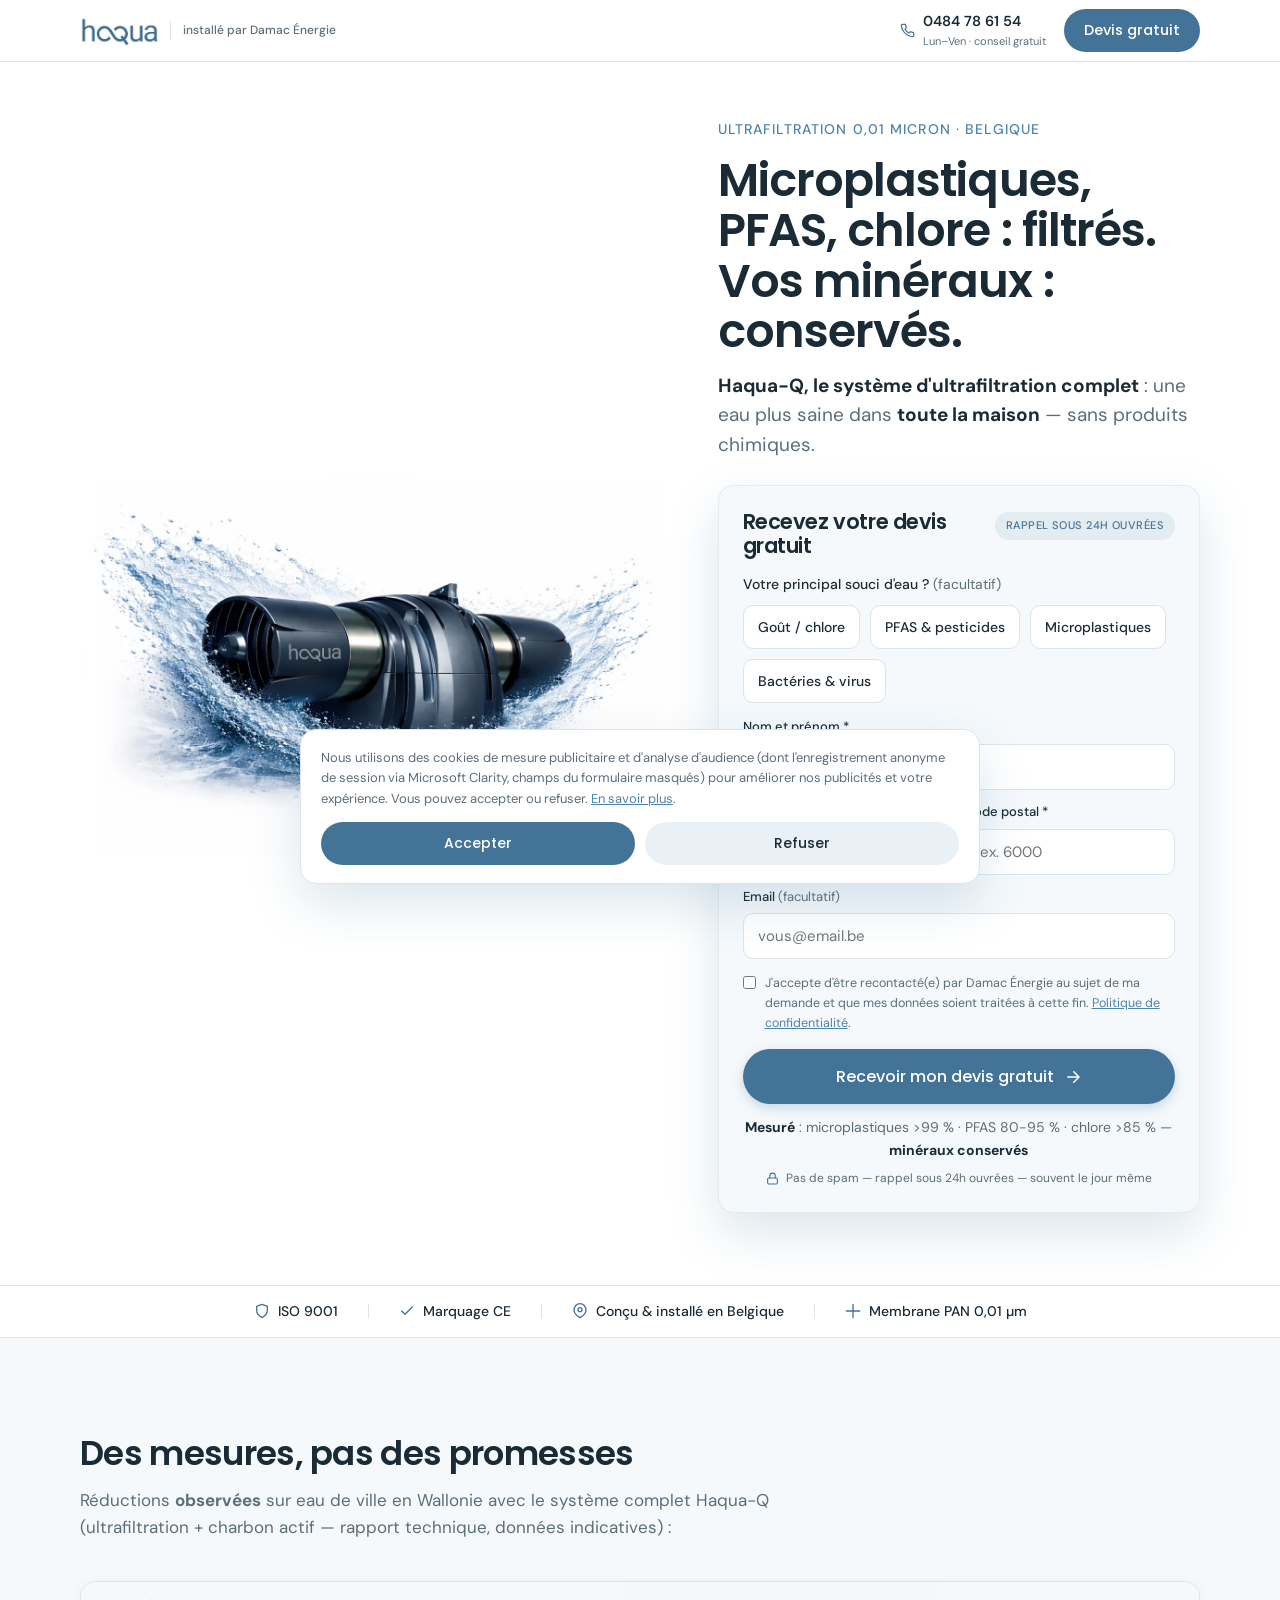
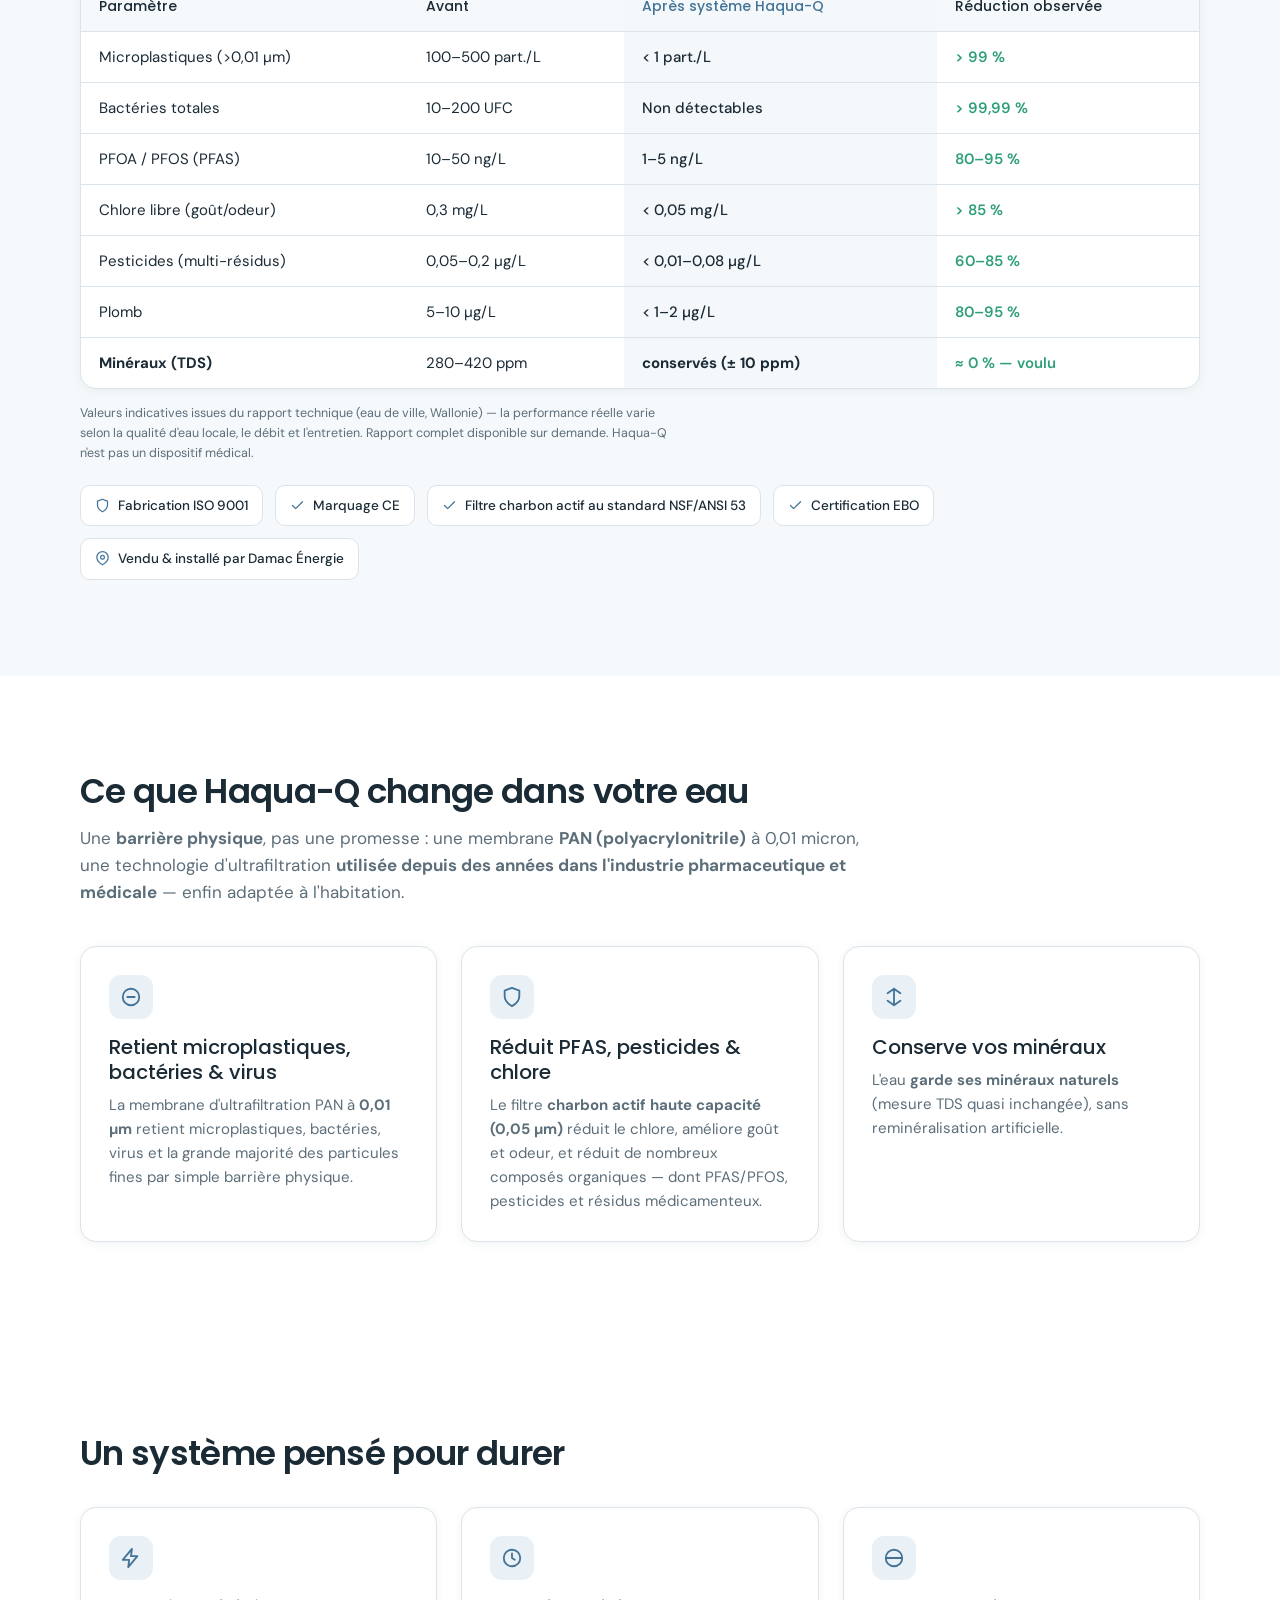
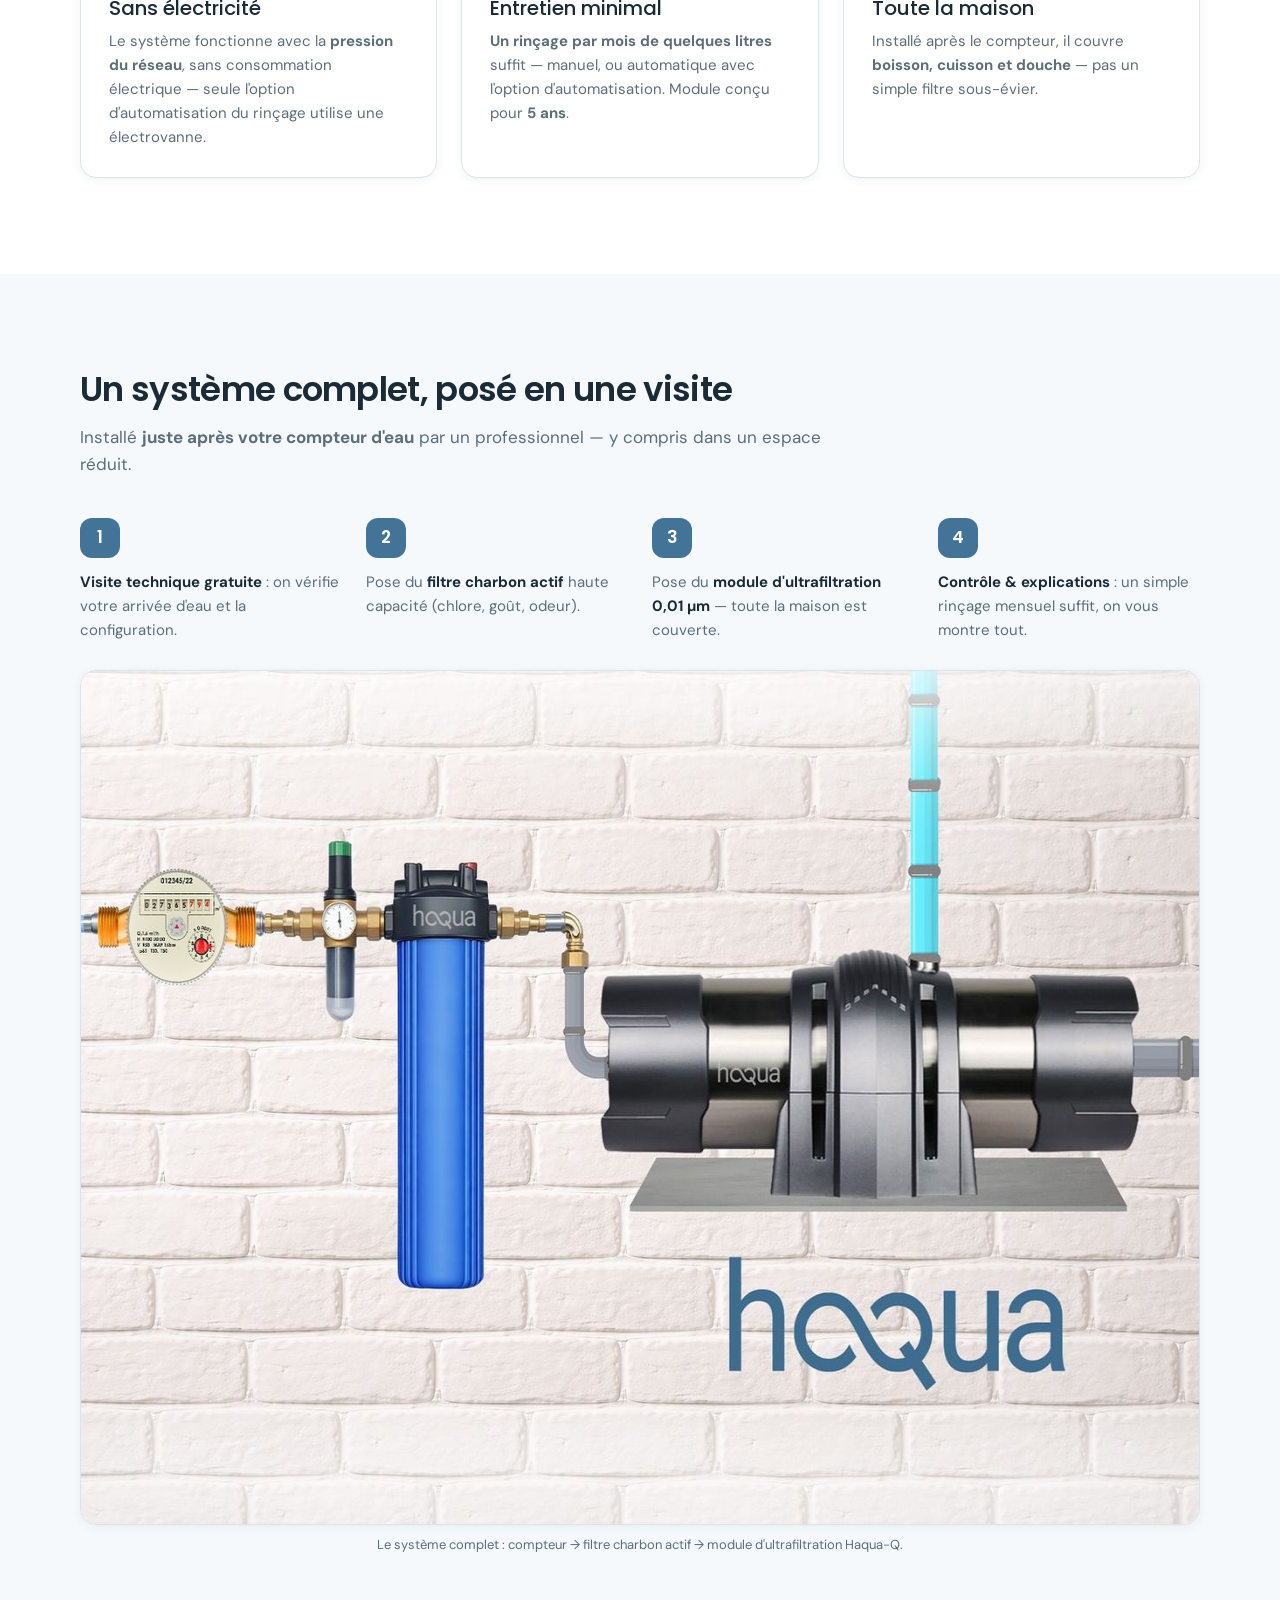
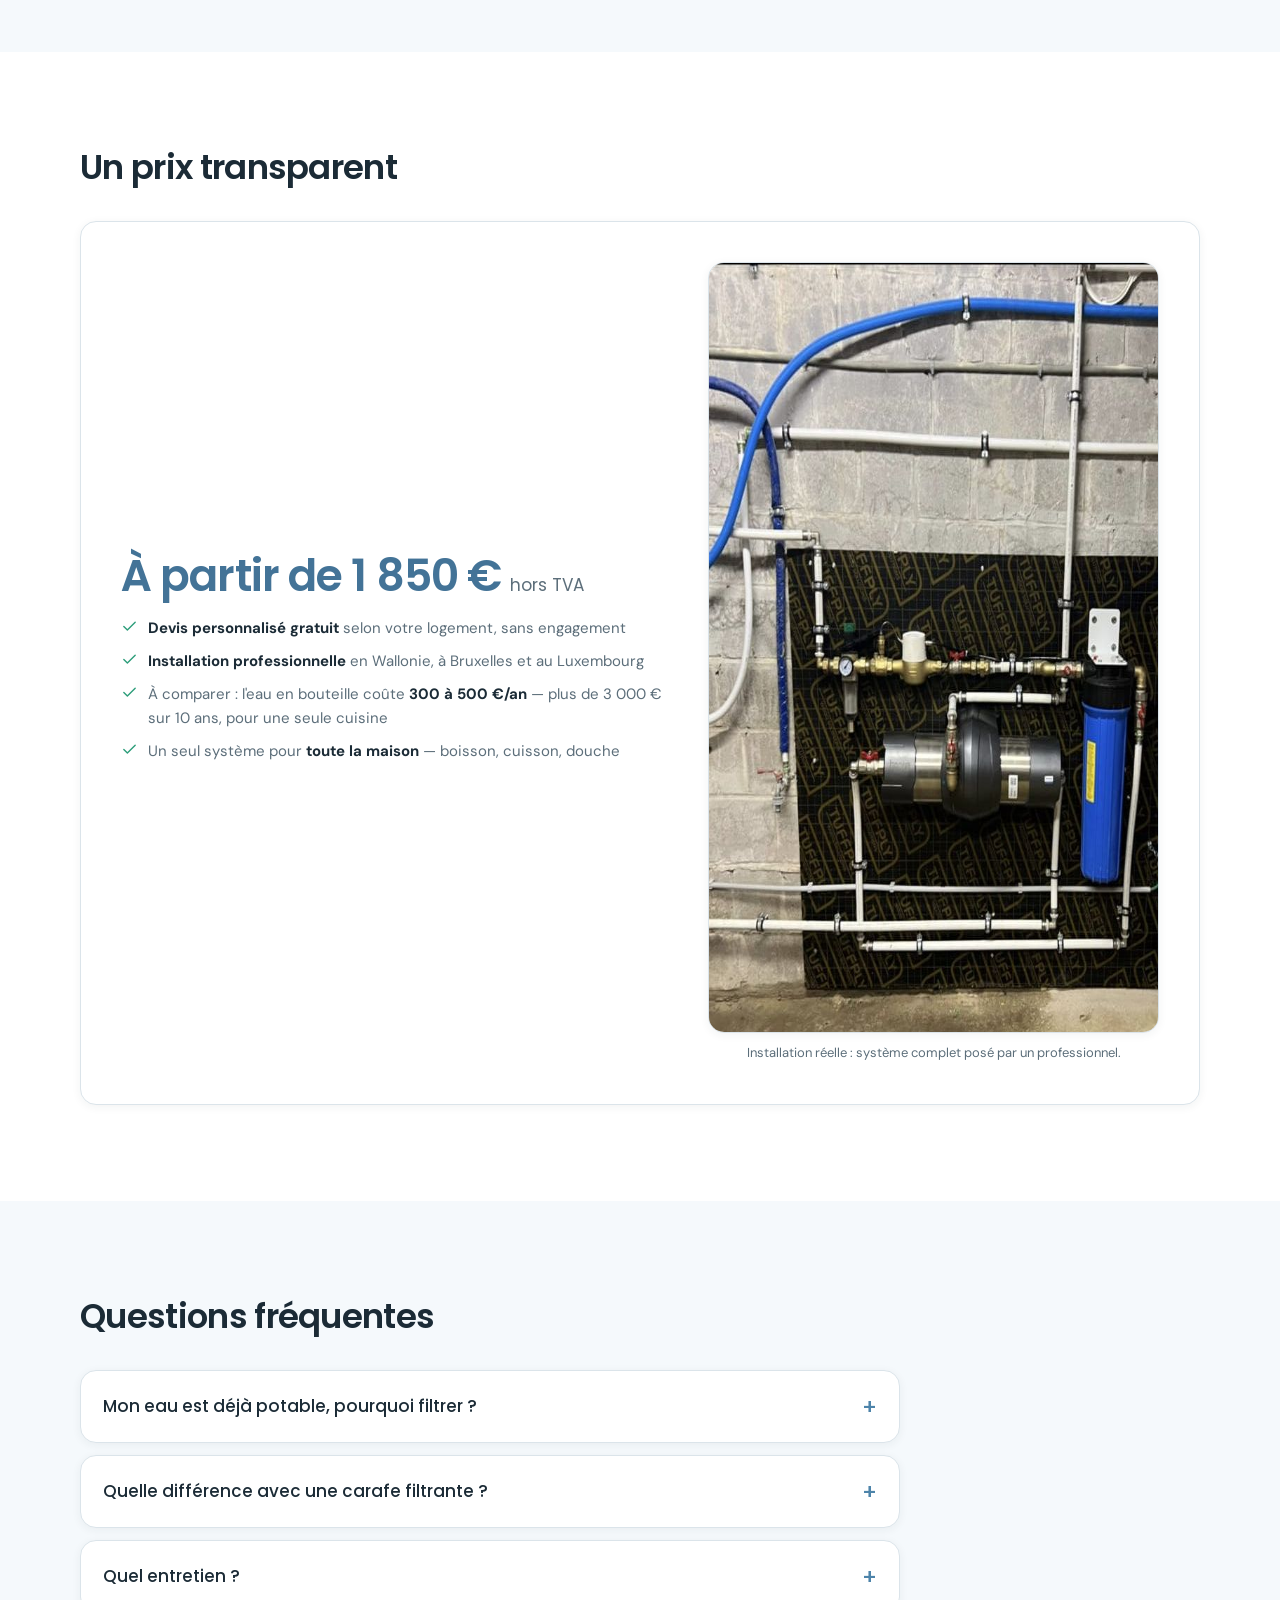
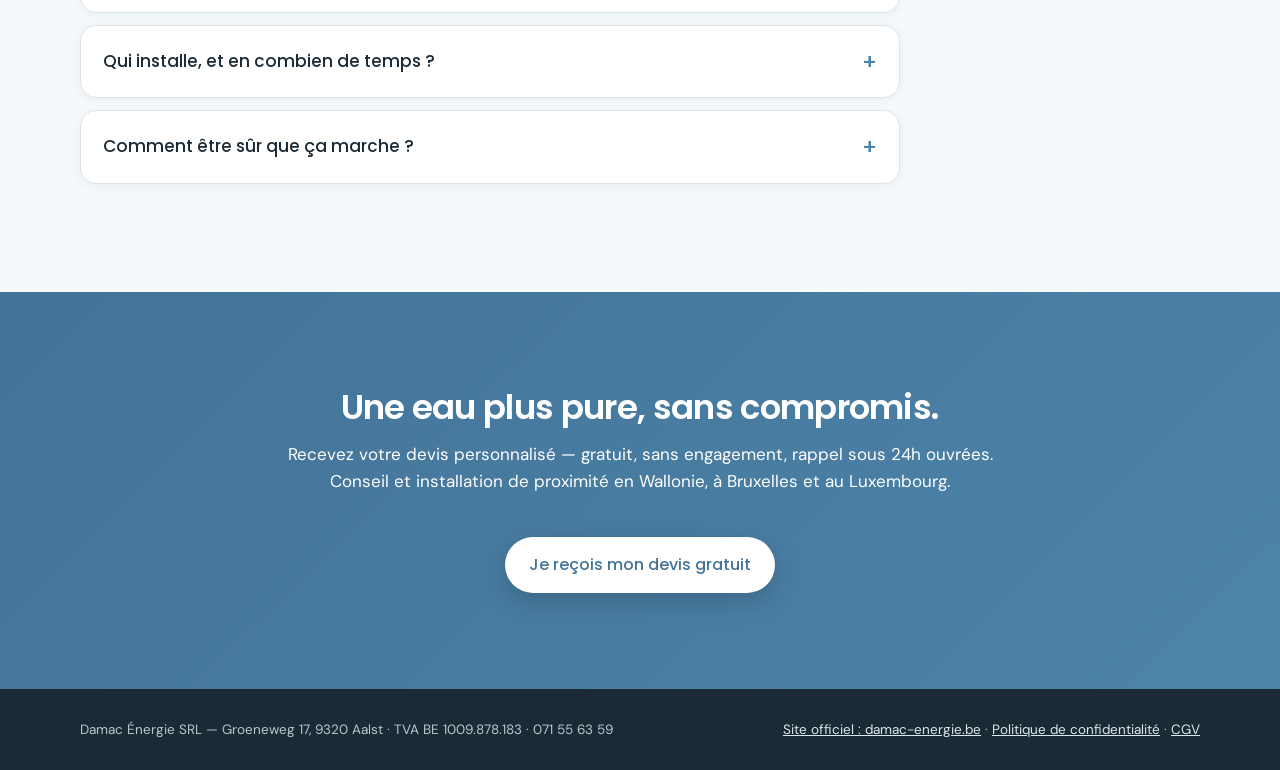
==== index.html @ 60a991eb "Landing Haqua-Q (purification d'eau, campagne Damac)" ====
<!DOCTYPE html>
<html lang="fr">
<head>
<meta charset="utf-8">
<meta name="viewport" content="width=device-width, initial-scale=1">
<title>Haqua-Q — Système d'ultrafiltration dès 1 850 € HTVA : une eau plus saine, toute la maison | Damac Énergie</title>
<meta name="description" content="À partir de 1 850 € HTVA, toute la maison. Haqua-Q : système d'ultrafiltration belge (membrane PAN 0,01 µm + filtre charbon actif) qui retient microplastiques, bactéries et virus et réduit PFAS, pesticides et chlore — en conservant vos minéraux. Devis gratuit en Wallonie, Bruxelles & Luxembourg.">
<meta property="og:title" content="Haqua-Q — Système d'ultrafiltration dès 1 850 € HTVA, toute la maison">
<meta property="og:description" content="Retient microplastiques, bactéries et virus, réduit PFAS, pesticides et chlore — en conservant vos minéraux. Système belge certifié ISO 9001 & CE. Devis gratuit.">
<meta property="og:image" content="https://eau-pure.damac-energie.be/assets/haqua-hero-splash.jpg">
<meta property="og:url" content="https://eau-pure.damac-energie.be/">
<meta property="og:type" content="website">
<link rel="preconnect" href="https://fonts.googleapis.com">
<link rel="preconnect" href="https://fonts.gstatic.com" crossorigin>
<link rel="stylesheet" href="https://fonts.googleapis.com/css2?family=Poppins:wght@400;500;600&family=DM+Sans:wght@400;500&display=swap">
<link rel="icon" href="data:image/svg+xml,<svg xmlns=%22http://www.w3.org/2000/svg%22 viewBox=%220 0 100 100%22><text y=%22.9em%22 font-size=%2290%22>💧</text></svg>">
<noscript><style>.rv{opacity:1!important;transform:none!important}</style></noscript>

<!-- Google Consent Mode v2 : refus par défaut (RGPD) — avant le tag -->
<script>
  window.dataLayer = window.dataLayer || [];
  function gtag(){dataLayer.push(arguments);}
  gtag('consent','default',{
    ad_storage:'denied', ad_user_data:'denied', ad_personalization:'denied',
    analytics_storage:'denied', wait_for_update:500
  });
  gtag('set','url_passthrough',true);
  gtag('set','ads_data_redaction',true);
  // relecture INLINE du choix déjà fait (évite la fenêtre aveugle avant script.js)
  try{ if(localStorage.getItem('damac_consent')==='granted'){
    gtag('consent','update',{ad_storage:'granted',ad_user_data:'granted',ad_personalization:'granted',analytics_storage:'granted'});
  }}catch(e){}
  gtag('js', new Date());
  gtag('config','AW-18269579591');
</script>
<script async src="https://www.googletagmanager.com/gtag/js?id=AW-18269579591"></script>

<!-- Suivi des appels depuis le site (number swap Google Ads) -->
<script>
  gtag('config','AW-18269579591/tCw0CK3us8YcEMfSzodE',{'phone_conversion_number':'0484 78 61 54'});
</script>

<!-- Microsoft Clarity (analyse comportementale) — refus par défaut ; le bandeau passe à 'granted' à l'acceptation -->
<script type="text/javascript">
  (function(c,l,a,r,i,t,y){
    c[a]=c[a]||function(){(c[a].q=c[a].q||[]).push(arguments)};
    t=l.createElement(r);t.async=1;t.src="https://www.clarity.ms/tag/"+i;
    y=l.getElementsByTagName(r)[0];y.parentNode.insertBefore(t,y);
  })(window, document, "clarity", "script", "xeqaxxv227");
  clarity('consentv2', { ad_Storage:'denied', analytics_Storage:'denied' });
</script>

<link rel="stylesheet" href="assets/style.css">
</head>
<body>

<!-- S0 · Nav sticky -->
<header class="topbar"><div class="wrap">
  <div class="brand">
    <img src="assets/haqua-logo-officiel.png" alt="Haqua" width="702" height="270">
    <small>installé par Damac Énergie</small>
  </div>
  <div class="nav-actions">
    <a class="phone" href="tel:+32484786154">
      <svg viewBox="0 0 24 24" stroke-width="2" stroke-linecap="round" stroke-linejoin="round" aria-hidden="true"><path d="M22 16.92v3a2 2 0 0 1-2.18 2 19.79 19.79 0 0 1-8.63-3.07 19.5 19.5 0 0 1-6-6 19.79 19.79 0 0 1-3.07-8.67A2 2 0 0 1 4.11 2h3a2 2 0 0 1 2 1.72c.13.96.36 1.9.7 2.81a2 2 0 0 1-.45 2.11L8.09 9.91a16 16 0 0 0 6 6l1.27-1.27a2 2 0 0 1 2.11-.45c.91.34 1.85.57 2.81.7A2 2 0 0 1 22 16.92z"/></svg>
      <span>0484 78 61 54<small>Lun–Ven · conseil gratuit</small></span>
    </a>
    <a class="pill" href="#lead-form">Devis gratuit</a>
  </div>
</div></header>

<!-- S1 · HERO (split 55/45) -->
<section class="hero"><div class="wrap hero-grid">
  <div class="hero-visual">
    <picture>
      <source srcset="assets/haqua-hero-splash.webp" type="image/webp">
      <img src="assets/haqua-hero-splash.jpg" alt="Système d'ultrafiltration HAQUA-Q dans une éclaboussure d'eau pure"
           width="1240" height="827" loading="eager" fetchpriority="high">
    </picture>
  </div>
  <div class="hero-copy">
    <span class="eyebrow">Ultrafiltration 0,01 micron · Belgique</span>
    <h1>Microplastiques, PFAS, chlore&nbsp;: filtrés. Vos minéraux&nbsp;: conservés.</h1>
    <p class="lede"><b>Haqua-Q, le système d'ultrafiltration complet</b> : une eau plus saine dans <b>toute la maison</b> — sans produits chimiques.</p>

    <form id="lead-form" class="form-card" data-produit="Haqua-Q — Purification" novalidate>
      <div class="form-head">
        <h2>Recevez votre devis gratuit</h2>
        <span class="badge">Rappel sous 24h ouvrées</span>
      </div>
      <span class="steplabel">Votre principal souci d'eau&nbsp;? <span style="color:var(--gris);font-weight:400">(facultatif)</span></span>
      <div class="chips" role="group" aria-label="Votre principal souci d'eau" style="margin-bottom:14px">
        <button type="button" class="chip" data-souci="Goût / chlore">Goût / chlore</button>
        <button type="button" class="chip" data-souci="PFAS & pesticides">PFAS &amp; pesticides</button>
        <button type="button" class="chip" data-souci="Microplastiques">Microplastiques</button>
        <button type="button" class="chip" data-souci="Bactéries & virus">Bactéries &amp; virus</button>
      </div>
      <div>
        <div class="form-grid">
          <div class="field full"><label for="nom">Nom et prénom *</label>
            <input id="nom" name="nom" type="text" autocomplete="name" placeholder="Ex. Jean Dubois" required></div>
          <div class="field"><label for="tel">Téléphone *</label>
            <input id="tel" name="telephone" type="tel" autocomplete="tel" placeholder="+32 4xx xx xx xx" required></div>
          <div class="field"><label for="cp">Code postal *</label>
            <input id="cp" name="code_postal" type="text" inputmode="numeric" placeholder="ex. 6000" required></div>
          <div class="field full"><label for="email">Email <span style="color:var(--gris);font-weight:400">(facultatif)</span></label>
            <input id="email" name="email" type="email" autocomplete="email" placeholder="vous@email.be"></div>
        </div>
        <label class="consent"><input id="consent" type="checkbox" name="consentement" value="oui">
          <span>J'accepte d'être recontacté(e) par Damac Énergie au sujet de ma demande et que mes données soient traitées à cette fin. <a href="politique-confidentialite.html" target="_blank">Politique de confidentialité</a>.</span></label>
        <button type="submit" class="btn">Recevoir mon devis gratuit
          <svg viewBox="0 0 24 24" stroke-width="2" stroke-linecap="round" stroke-linejoin="round" aria-hidden="true"><path d="M5 12h14M13 5l7 7-7 7"/></svg></button>
        <p class="err" id="form-err" role="alert"></p>
      </div>

      <p class="price-anchor"><b>Mesuré</b> : microplastiques &gt;99 % · PFAS 80-95 % · chlore &gt;85 % — <b>minéraux conservés</b></p>
      <p class="form-note"><svg viewBox="0 0 24 24" stroke-width="2" stroke-linecap="round" stroke-linejoin="round" aria-hidden="true"><rect x="3" y="11" width="18" height="11" rx="2"/><path d="M7 11V7a5 5 0 0 1 10 0v4"/></svg> Pas de spam — rappel sous 24h ouvrées — souvent le jour même</p>

      <div style="position:absolute;left:-9999px;top:-9999px" aria-hidden="true">
        <label for="website">Ne pas remplir</label>
        <input type="text" id="website" name="website" tabindex="-1" autocomplete="off">
      </div>
      <input type="hidden" id="souci" name="message" value="">
      <input type="hidden" id="consent_ads" name="consent_ads" value="unset">
      <input type="hidden" id="utm_content" name="utm_content">
      <input type="hidden" id="utm_adgroup" name="utm_adgroup">
      <input type="hidden" id="gclid" name="gclid">
      <input type="hidden" id="gbraid" name="gbraid">
      <input type="hidden" id="wbraid" name="wbraid">
      <input type="hidden" id="utm_source" name="utm_source">
      <input type="hidden" id="utm_medium" name="utm_medium">
      <input type="hidden" id="utm_campaign" name="utm_campaign">
      <input type="hidden" id="utm_term" name="utm_term">
      <input type="hidden" id="page_origine" name="page_origine">
      <input type="hidden" id="referrer" name="referrer">
      <input type="hidden" name="produit" value="Haqua-Q — Purification">
    </form>
  </div>
</div></section>

<!-- Trust strip -->
<div class="trust"><div class="wrap">
  <div class="item"><svg viewBox="0 0 24 24" stroke-width="2" stroke-linecap="round" stroke-linejoin="round" aria-hidden="true"><path d="M12 2 4 5v6c0 5 3.4 8.5 8 11 4.6-2.5 8-6 8-11V5l-8-3z"/></svg> ISO 9001</div>
  <div class="sep"></div>
  <div class="item"><svg viewBox="0 0 24 24" stroke-width="2" stroke-linecap="round" stroke-linejoin="round" aria-hidden="true"><path d="M20 6 9 17l-5-5"/></svg> Marquage CE</div>
  <div class="sep"></div>
  <div class="item"><svg viewBox="0 0 24 24" stroke-width="2" stroke-linecap="round" stroke-linejoin="round" aria-hidden="true"><path d="M21 10c0 7-9 12-9 12s-9-5-9-12a9 9 0 0 1 18 0z"/><circle cx="12" cy="10" r="3"/></svg> Conçu &amp; installé en Belgique</div>
  <div class="sep"></div>
  <div class="item"><svg viewBox="0 0 24 24" stroke-width="2" stroke-linecap="round" stroke-linejoin="round" aria-hidden="true"><path d="M12 2v20M2 12h20"/></svg> Membrane PAN 0,01 µm</div>
</div></div>

<!-- S3 · Preuve centrale -->
<section class="alt" id="preuves"><div class="wrap">
  <h2 class="rv">Des mesures, pas des promesses</h2>
  <p class="st rv">Réductions <b>observées</b> sur eau de ville en Wallonie avec le système complet Haqua-Q (ultrafiltration + charbon actif — rapport technique, données indicatives)&nbsp;:</p>
  <div class="tablewrap rv">
  <table class="compare">
    <thead><tr><th>Paramètre</th><th>Avant</th><th class="us">Après système Haqua-Q</th><th>Réduction observée</th></tr></thead>
    <tbody>
      <tr><td>Microplastiques (&gt;0,01 µm)</td><td>100–500 part./L</td><td class="us">&lt; 1 part./L</td><td class="ok">&gt; 99 %</td></tr>
      <tr><td>Bactéries totales</td><td>10–200 UFC</td><td class="us">Non détectables</td><td class="ok">&gt; 99,99 %</td></tr>
      <tr><td>PFOA / PFOS (PFAS)</td><td>10–50 ng/L</td><td class="us">1–5 ng/L</td><td class="ok">80–95 %</td></tr>
      <tr><td>Chlore libre (goût/odeur)</td><td>0,3 mg/L</td><td class="us">&lt; 0,05 mg/L</td><td class="ok">&gt; 85 %</td></tr>
      <tr><td>Pesticides (multi-résidus)</td><td>0,05–0,2 µg/L</td><td class="us">&lt; 0,01–0,08 µg/L</td><td class="ok">60–85 %</td></tr>
      <tr><td>Plomb</td><td>5–10 µg/L</td><td class="us">&lt; 1–2 µg/L</td><td class="ok">80–95 %</td></tr>
      <tr><td><b>Minéraux (TDS)</b></td><td>280–420 ppm</td><td class="us"><b>conservés (± 10 ppm)</b></td><td class="ok">≈ 0 % — voulu</td></tr>
    </tbody>
  </table>
  </div>
  <p class="micro">Valeurs indicatives issues du rapport technique (eau de ville, Wallonie) — la performance réelle varie selon la qualité d'eau locale, le débit et l'entretien. Rapport complet disponible sur demande. Haqua-Q n'est pas un dispositif médical.</p>
  <div class="badges rv">
    <span><svg viewBox="0 0 24 24" stroke-width="2" stroke-linecap="round" stroke-linejoin="round"><path d="M12 2 4 5v6c0 5 3.4 8.5 8 11 4.6-2.5 8-6 8-11V5l-8-3z"/></svg> Fabrication ISO 9001</span>
    <span><svg viewBox="0 0 24 24" stroke-width="2" stroke-linecap="round" stroke-linejoin="round"><path d="M20 6 9 17l-5-5"/></svg> Marquage CE</span>
    <span><svg viewBox="0 0 24 24" stroke-width="2" stroke-linecap="round" stroke-linejoin="round"><path d="M20 6 9 17l-5-5"/></svg> Filtre charbon actif au standard NSF/ANSI 53</span>
    <span><svg viewBox="0 0 24 24" stroke-width="2" stroke-linecap="round" stroke-linejoin="round"><path d="M20 6 9 17l-5-5"/></svg> Certification EBO</span>
    <span><svg viewBox="0 0 24 24" stroke-width="2" stroke-linecap="round" stroke-linejoin="round"><path d="M21 10c0 7-9 12-9 12s-9-5-9-12a9 9 0 0 1 18 0z"/><circle cx="12" cy="10" r="3"/></svg> Vendu &amp; installé par Damac Énergie</span>
  </div>
</div></section>

<!-- S2 · Ce que Haqua-Q retire -->
<section><div class="wrap">
  <h2 class="rv">Ce que Haqua-Q change dans votre eau</h2>
  <p class="st rv">Une <b>barrière physique</b>, pas une promesse : une membrane <b>PAN (polyacrylonitrile)</b> à 0,01 micron, une technologie d'ultrafiltration <b>utilisée depuis des années dans l'industrie pharmaceutique et médicale</b> — enfin adaptée à l'habitation.</p>
  <div class="cards3">
    <div class="card rv"><div class="ico"><svg viewBox="0 0 24 24" stroke-width="2" stroke-linecap="round" stroke-linejoin="round"><circle cx="12" cy="12" r="9"/><path d="M8 12h8"/></svg></div>
      <h3>Retient microplastiques, bactéries &amp; virus</h3><p>La membrane d'ultrafiltration PAN à <b>0,01 µm</b> retient microplastiques, bactéries, virus et la grande majorité des particules fines par simple barrière physique.</p></div>
    <div class="card rv"><div class="ico"><svg viewBox="0 0 24 24" stroke-width="2" stroke-linecap="round" stroke-linejoin="round"><path d="M12 2 4 5v6c0 5 3.4 8.5 8 11 4.6-2.5 8-6 8-11V5l-8-3z"/></svg></div>
      <h3>Réduit PFAS, pesticides &amp; chlore</h3><p>Le filtre <b>charbon actif haute capacité (0,05 µm)</b> réduit le chlore, améliore goût et odeur, et réduit de nombreux composés organiques — dont PFAS/PFOS, pesticides et résidus médicamenteux.</p></div>
    <div class="card rv"><div class="ico"><svg viewBox="0 0 24 24" stroke-width="2" stroke-linecap="round" stroke-linejoin="round"><path d="M12 3v18M5 8l7-5 7 5M5 16l7 5 7-5"/></svg></div>
      <h3>Conserve vos minéraux</h3><p>L'eau <b>garde ses minéraux naturels</b> (mesure TDS quasi inchangée), sans reminéralisation artificielle.</p></div>
  </div>
</div></section>


<!-- S4 · Points forts du système (positif, sans comparaison) -->
<section><div class="wrap">
  <h2 class="rv">Un système pensé pour durer</h2>
  <div class="cards3" style="margin-top:34px">
    <div class="card rv"><div class="ico"><svg viewBox="0 0 24 24" stroke-width="2" stroke-linecap="round" stroke-linejoin="round"><path d="M13 2 3 14h7l-1 8 10-12h-7l1-8z"/></svg></div>
      <h3>Sans électricité</h3><p>Le système fonctionne avec la <b>pression du réseau</b>, sans consommation électrique — seule l'option d'automatisation du rinçage utilise une électrovanne.</p></div>
    <div class="card rv"><div class="ico"><svg viewBox="0 0 24 24" stroke-width="2" stroke-linecap="round" stroke-linejoin="round"><circle cx="12" cy="12" r="9"/><path d="M12 7v5l3 2"/></svg></div>
      <h3>Entretien minimal</h3><p><b>Un rinçage par mois de quelques litres</b> suffit — manuel, ou automatique avec l'option d'automatisation. Module conçu pour <b>5 ans</b>.</p></div>
    <div class="card rv"><div class="ico"><svg viewBox="0 0 24 24" stroke-width="2" stroke-linecap="round" stroke-linejoin="round"><path d="M3 12h18M3 12c0-5 4-9 9-9s9 4 9 9-4 9-9 9-9-4-9-9z"/></svg></div>
      <h3>Toute la maison</h3><p>Installé après le compteur, il couvre <b>boisson, cuisson et douche</b> — pas un simple filtre sous-évier.</p></div>
  </div>
</div></section>

<!-- S4b · Installation / système complet -->
<section class="alt"><div class="wrap">
  <h2 class="rv">Un système complet, posé en une visite</h2>
  <p class="st rv">Installé <b>juste après votre compteur d'eau</b> par un professionnel — y compris dans un espace réduit.</p>
  <div class="steps">
    <div class="step rv"><div class="n">1</div><p><b>Visite technique gratuite</b> : on vérifie votre arrivée d'eau et la configuration.</p></div>
    <div class="step rv"><div class="n">2</div><p>Pose du <b>filtre charbon actif</b> haute capacité (chlore, goût, odeur).</p></div>
    <div class="step rv"><div class="n">3</div><p>Pose du <b>module d'ultrafiltration 0,01 µm</b> — toute la maison est couverte.</p></div>
    <div class="step rv"><div class="n">4</div><p><b>Contrôle & explications</b> : un simple rinçage mensuel suffit, on vous montre tout.</p></div>
  </div>
  <div class="figure rv">
    <img src="assets/schema-installation.jpg" alt="Schéma d'installation : compteur d'eau, filtre charbon actif, module d'ultrafiltration Haqua-Q" width="1280" height="853" loading="lazy">
  </div>
  <p class="figcap">Le système complet : compteur → filtre charbon actif → module d'ultrafiltration Haqua-Q.</p>
</div></section>

<!-- S5 · Prix & réassurance -->
<section id="prix"><div class="wrap">
  <h2 class="rv">Un prix transparent</h2>
  <div class="pricebox rv" style="margin-top:34px">
    <div>
      <div class="amount">À partir de 1 850 € <small>hors TVA</small></div>
      <ul>
        <li><svg viewBox="0 0 24 24" stroke-width="2" stroke-linecap="round" stroke-linejoin="round"><path d="M20 6 9 17l-5-5"/></svg><span><b>Devis personnalisé gratuit</b> selon votre logement, sans engagement</span></li>
        <li><svg viewBox="0 0 24 24" stroke-width="2" stroke-linecap="round" stroke-linejoin="round"><path d="M20 6 9 17l-5-5"/></svg><span><b>Installation professionnelle</b> en Wallonie, à Bruxelles et au Luxembourg</span></li>
        <li><svg viewBox="0 0 24 24" stroke-width="2" stroke-linecap="round" stroke-linejoin="round"><path d="M20 6 9 17l-5-5"/></svg><span>À comparer&nbsp;: l'eau en bouteille coûte <b>300 à 500 €/an</b> — plus de 3 000 € sur 10 ans, pour une seule cuisine</span></li>
        <li><svg viewBox="0 0 24 24" stroke-width="2" stroke-linecap="round" stroke-linejoin="round"><path d="M20 6 9 17l-5-5"/></svg><span>Un seul système pour <b>toute la maison</b> — boisson, cuisson, douche</span></li>
      </ul>
    </div>
    <div>
      <div class="figure"><img src="assets/installation-pro.jpg" alt="Installation professionnelle d'un système Haqua-Q complet : réducteur de pression, compteur, module d'ultrafiltration et filtre charbon actif" width="640" height="769" loading="lazy"></div>
      <p class="figcap">Installation réelle : système complet posé par un professionnel.</p>
    </div>
  </div>
</div></section>

<!-- S7 · FAQ -->
<section class="alt" id="faq"><div class="wrap">
  <h2 class="rv">Questions fréquentes</h2>
  <div class="faq" style="margin-top:34px">
    <details class="rv"><summary>Mon eau est déjà potable, pourquoi filtrer&nbsp;?</summary>
      <p>Elle l'est — et Haqua-Q n'est pas là pour dire le contraire. C'est une <b>barrière supplémentaire</b> contre ce que les normes tolèrent encore (microplastiques, traces de PFAS et de pesticides) et contre le goût du chlore. Une question de confort et de tranquillité sur 10 ou 20 ans.</p></details>
    <details class="rv"><summary>Quelle différence avec une carafe filtrante&nbsp;?</summary>
      <p>Une carafe traite un litre à la fois, au charbon seul, avec des cartouches à racheter sans fin — et ne retient ni bactéries ni microplastiques fins. Haqua-Q traite <b>toute la maison</b> avec une membrane à 0,01 µm.</p></details>
    <details class="rv"><summary>Quel entretien&nbsp;?</summary>
      <p><b>Un rinçage par mois de quelques litres</b> suffit à entretenir le module — 4 à 5 minutes, manuellement ou automatiquement (option d'automatisation). Le module est conçu pour <b>5 ans</b> ; la cartouche du filtre charbon actif se remplace périodiquement, une manipulation simple.</p></details>
    <details class="rv"><summary>Qui installe, et en combien de temps&nbsp;?</summary>
      <p>Un professionnel, juste après votre compteur d'eau — y compris dans un espace réduit. La visite technique et le devis sont gratuits, en Wallonie, à Bruxelles et au Luxembourg.</p></details>
    <details class="rv"><summary>Comment être sûr que ça marche&nbsp;?</summary>
      <p>Le système est documenté&nbsp;: rapport technique avec mesures avant/après (voir tableau plus haut), fabrication ISO 9001, marquage CE. Les documents sont consultables sur demande.</p></details>
  </div>
</div></section>

<!-- S8 · CTA final -->
<section class="cta-band"><div class="wrap">
  <h2 class="rv">Une eau plus pure, sans compromis.</h2>
  <p class="rv">Recevez votre devis personnalisé — gratuit, sans engagement, rappel sous 24h ouvrées. Conseil et installation de proximité en Wallonie, à Bruxelles et au Luxembourg.</p>
  <a href="#lead-form" class="btn rv">Je reçois mon devis gratuit</a>
</div></section>

<!-- S9 · Footer -->
<footer><div class="wrap">
  <div>Damac Énergie SRL — Groeneweg 17, 9320 Aalst · TVA BE 1009.878.183 · 071 55 63 59</div>
  <div><a href="https://www.damac-energie.be/" target="_blank" rel="noopener">Site officiel : damac-energie.be</a> · <a href="politique-confidentialite.html">Politique de confidentialité</a> · <a href="https://www.damac-energie.be/cgv" target="_blank" rel="noopener">CGV</a></div>
</div></footer>

<!-- Barre d'appel mobile -->
<div class="callbar">
  <a href="tel:+32484786154"><svg viewBox="0 0 24 24" fill="none" stroke="currentColor" stroke-width="2" stroke-linecap="round" stroke-linejoin="round" aria-hidden="true"><path d="M22 16.92v3a2 2 0 0 1-2.18 2 19.79 19.79 0 0 1-8.63-3.07 19.5 19.5 0 0 1-6-6 19.79 19.79 0 0 1-3.07-8.67A2 2 0 0 1 4.11 2h3a2 2 0 0 1 2 1.72c.13.96.36 1.9.7 2.81a2 2 0 0 1-.45 2.11L8.09 9.91a16 16 0 0 0 6 6l1.27-1.27a2 2 0 0 1 2.11-.45c.91.34 1.85.57 2.81.7A2 2 0 0 1 22 16.92z"/></svg>0484 78 61 54</a>
  <a href="https://wa.me/32484786154?text=Bonjour%2C%20je%20souhaite%20un%20devis%20Haqua-Q%20(purification%20d%27eau)" target="_blank" rel="noopener"><svg viewBox="0 0 24 24" fill="none" stroke="currentColor" stroke-width="2" stroke-linecap="round" stroke-linejoin="round" aria-hidden="true"><path d="M21 11.5a8.38 8.38 0 0 1-.9 3.8 8.5 8.5 0 0 1-7.6 4.7 8.38 8.38 0 0 1-3.8-.9L3 21l1.9-5.7a8.38 8.38 0 0 1-.9-3.8 8.5 8.5 0 0 1 4.7-7.6 8.38 8.38 0 0 1 3.8-.9h.5a8.48 8.48 0 0 1 8 8v.5z"/></svg>WhatsApp</a>
  <a class="alt2" href="#lead-form"><svg viewBox="0 0 24 24" fill="none" stroke="currentColor" stroke-width="2" stroke-linecap="round" stroke-linejoin="round" aria-hidden="true"><path d="M11 4H4a2 2 0 0 0-2 2v14a2 2 0 0 0 2 2h14a2 2 0 0 0 2-2v-7"/><path d="M18.5 2.5a2.12 2.12 0 0 1 3 3L12 15l-4 1 1-4 9.5-9.5z"/></svg>Mon devis</a>
</div>

<!-- Bandeau cookies -->
<div id="cookie">
  <p>Nous utilisons des cookies de mesure publicitaire et d'analyse d'audience (dont l'enregistrement anonyme de session via Microsoft Clarity, champs du formulaire masqués) pour améliorer nos publicités et votre expérience. Vous pouvez accepter ou refuser. <a href="politique-confidentialite.html" target="_blank">En savoir plus</a>.</p>
  <div class="row">
    <button class="ok" id="cookie-ok">Accepter</button>
    <button class="no" id="cookie-no">Refuser</button>
  </div>
</div>

<script src="assets/script.js"></script>
<script>
/* Chips facultatives (qualification du souci, part dans la fiche Odoo) + reveal au scroll */
document.addEventListener("DOMContentLoaded", function(){
  var souci=document.getElementById("souci");
  document.querySelectorAll(".chip").forEach(function(ch){
    ch.addEventListener("click", function(){
      var was = ch.classList.contains("on");
      document.querySelectorAll(".chip").forEach(function(c){c.classList.remove("on")});
      if(was){ souci.value=""; return; }
      ch.classList.add("on");
      souci.value = "Souci principal : " + ch.getAttribute("data-souci");
    });
  });

  /* Reveal (IntersectionObserver) — respecte prefers-reduced-motion via CSS */
  if ("IntersectionObserver" in window){
    var io = new IntersectionObserver(function(entries){
      entries.forEach(function(e,i){
        if(e.isIntersecting){ setTimeout(function(){ e.target.classList.add("in"); }, (i%4)*60); io.unobserve(e.target); }
      });
    }, {threshold:.12});
    document.querySelectorAll(".rv").forEach(function(el){ io.observe(el); });
  } else {
    document.querySelectorAll(".rv").forEach(function(el){ el.classList.add("in"); });
  }
});
</script>
</body>
</html>
---- assets/style.css ----
/* ============================================================
   HAQUA-Q — Design system (spec SPEC-DESIGN-LANDING.md)
   Références : SoluCalc (structure), Sunrun (formulaire), Mitte/Aarke (visuel).
   Principes : 1 élévation forte (carte formulaire), rayons unifiés (16/999/10),
   blancs généreux (96/56px), vert/rouge réservés au comparatif.
   ============================================================ */
/* fonts via <link> head (perf) */

:root{
  /* Palette (marque Haqua) */
  --primaire:#437397; --medium:#4d84aa; --wash:#EAF1F6; --tint:#F5F9FC;
  --encre:#1B2B36; --gris:#5C6E7A; --bord:#DBE4EA; --blanc:#fff;
  --ok:#2E9E7B; --ko:#C0574E;               /* réservés au comparatif */
  /* Typo */
  --font-display:'Poppins',-apple-system,BlinkMacSystemFont,"Segoe UI",Roboto,Arial,sans-serif;
  --font-body:'DM Sans',-apple-system,BlinkMacSystemFont,"Segoe UI",Roboto,Helvetica,Arial,sans-serif;
  /* Système */
  --r:16px; --r-chip:10px; --max:1200px;
  --ombre-forte:0 20px 50px rgba(67,115,151,.18);
  --ombre-douce:0 2px 10px rgba(27,43,54,.06);
  --ombre-cta:0 4px 12px rgba(67,115,151,.25);
  --focus:0 0 0 3px rgba(77,132,170,.25);
}

*{box-sizing:border-box;margin:0;padding:0}
html{scroll-behavior:smooth}
body{color:var(--encre);background:var(--blanc);line-height:1.6;font-size:17px;font-family:var(--font-body);-webkit-font-smoothing:antialiased}
img{max-width:100%;display:block}
a{color:var(--medium)}
.wrap{max-width:var(--max);margin:0 auto;padding:0 40px}
h1,h2,h3{font-family:var(--font-display);color:var(--encre)}
h1{font-size:46px;font-weight:600;line-height:1.1;letter-spacing:-.02em}
h2{font-size:34px;font-weight:600;line-height:1.15;letter-spacing:-.02em}
h3{font-size:22px;font-weight:500;line-height:1.25}
section{padding:96px 0}
section p.st{color:var(--gris);max-width:65ch;margin:14px 0 40px;font-size:17px}
.alt{background:var(--tint)}

/* ---------- Nav sticky ---------- */
.topbar{background:rgba(255,255,255,.94);backdrop-filter:blur(8px);position:sticky;top:0;z-index:40;border-bottom:1px solid var(--bord)}
.topbar .wrap{display:flex;align-items:center;justify-content:space-between;gap:16px;padding:9px 40px;min-height:60px}
.brand{display:flex;align-items:center;gap:12px}
.brand img{height:30px;width:auto}
.brand small{color:var(--gris);font-size:12px;font-weight:500;border-left:1px solid var(--bord);padding-left:12px}
.nav-actions{display:flex;align-items:center;gap:18px}
.topbar .phone{color:var(--encre);font-weight:600;text-decoration:none;display:flex;align-items:center;gap:8px;font-size:14.5px}
.topbar .phone svg{width:15px;height:15px;stroke:var(--primaire);fill:none}
.topbar .phone small{display:block;color:var(--gris);font-weight:400;font-size:11px}
.pill{display:inline-flex;align-items:center;justify-content:center;gap:8px;padding:10px 20px;border-radius:999px;border:none;
  background:var(--primaire);color:#fff;font-family:var(--font-display);font-weight:500;font-size:14.5px;text-decoration:none;
  cursor:pointer;transition:background .15s,transform .15s}
.pill:hover{background:var(--medium);transform:translateY(-1px)}

/* ---------- Hero (split 55/45) ---------- */
.hero{padding:56px 0 72px;background:var(--blanc)}
.hero-grid{display:grid;grid-template-columns:55fr 45fr;gap:48px;align-items:center}
.hero-visual{position:relative;display:flex;align-items:center;justify-content:center;
  background:radial-gradient(closest-side,var(--wash) 0%,rgba(234,241,246,.4) 68%,transparent 100%);border-radius:24px;padding:8px}
.hero-visual img{width:100%;max-width:620px;height:auto;animation:pose .6s cubic-bezier(.22,1,.36,1) both}
@keyframes pose{from{opacity:0;transform:scale(.98)}to{opacity:1;transform:scale(1)}}
.eyebrow{color:var(--medium);font-family:var(--font-body);font-weight:500;font-size:14px;letter-spacing:.08em;text-transform:uppercase;margin-bottom:14px;display:block}
.hero h1{margin-bottom:14px}
.lede{font-size:19px;line-height:1.55;color:var(--gris);margin-bottom:26px;max-width:34em}
.lede b{color:var(--encre)}

/* ---------- Carte formulaire (UNIQUE élévation forte) ---------- */
.form-card{background:var(--tint);border-radius:var(--r);box-shadow:var(--ombre-forte);border:1px solid rgba(67,115,151,.10);padding:24px}
.form-head{display:flex;align-items:baseline;justify-content:space-between;gap:10px;margin-bottom:14px}
.form-head h2{font-size:21px}
.form-head .badge{font-size:11px;font-weight:500;color:var(--primaire);background:rgba(67,115,151,.10);padding:5px 11px;border-radius:999px;letter-spacing:.04em;text-transform:uppercase;white-space:nowrap}
.steplabel{font-size:14px;font-weight:500;color:var(--encre);margin-bottom:10px;display:block}
.chips{display:flex;flex-wrap:wrap;gap:10px;margin-bottom:6px}
.chip{border:1.5px solid var(--bord);background:#fff;border-radius:var(--r-chip);padding:11px 14px;font-family:var(--font-body);
  font-size:14px;font-weight:500;color:var(--encre);cursor:pointer;transition:border-color .15s,background .15s;min-height:44px}
.chip:hover{border-color:var(--medium)}
.chip.on{border-color:var(--primaire);background:rgba(67,115,151,.08);color:var(--primaire)}
.form-grid{display:grid;grid-template-columns:1fr 1fr;gap:12px}
.field{display:flex;flex-direction:column;gap:6px}
.field.full{grid-column:1/-1}
.field label{font-size:13px;font-weight:500;color:var(--encre)}
.field input{padding:12px 14px;border:1.5px solid var(--bord);border-radius:10px;font-family:inherit;font-size:15px;color:var(--encre);background:#fff;width:100%;transition:border-color .15s,box-shadow .15s}
.field input:focus{outline:none;border-color:var(--medium);box-shadow:var(--focus)}
.consent{display:flex;gap:9px;align-items:flex-start;font-size:12.5px;color:var(--gris);margin:14px 0 4px}
.consent input{margin-top:3px;width:auto}
.btn{display:inline-flex;align-items:center;justify-content:center;gap:10px;width:100%;padding:15px 24px;border-radius:999px;border:none;
  background:var(--primaire);color:#fff;font-family:var(--font-display);font-size:16px;font-weight:500;cursor:pointer;text-decoration:none;
  box-shadow:var(--ombre-cta);transition:background .15s,transform .15s;margin-top:12px}
.btn:hover{background:var(--medium);transform:translateY(-1px)}
.btn svg{width:18px;height:18px;stroke:#fff;fill:none}
.err{color:var(--ko);font-size:13px;margin-top:8px;display:none}
.price-anchor{font-size:14px;color:var(--gris);margin-top:12px;text-align:center}
.price-anchor b{color:var(--encre)}
.form-note{display:flex;align-items:center;justify-content:center;gap:7px;font-size:12px;color:var(--gris);margin-top:8px}
.form-note svg{width:13px;height:13px;stroke:var(--primaire);fill:none;flex-shrink:0}
.backlink{background:none;border:none;color:var(--gris);font-size:12.5px;cursor:pointer;text-decoration:underline;font-family:inherit;padding:0;margin-top:10px}

/* ---------- Trust strip ---------- */
.trust{background:var(--blanc);border-top:1px solid var(--bord);border-bottom:1px solid var(--bord)}
.trust .wrap{display:flex;align-items:center;justify-content:center;gap:30px;padding:14px 40px;flex-wrap:wrap;font-size:14px;color:var(--encre);font-weight:500}
.trust .item{display:flex;align-items:center;gap:8px}
.trust .item svg{width:16px;height:16px;stroke:var(--primaire);fill:none}
.trust .sep{width:1px;height:14px;background:var(--bord)}

/* ---------- Cartes bénéfices ---------- */
.cards3{display:grid;grid-template-columns:repeat(3,1fr);gap:24px}
.card{background:#fff;border:1px solid var(--bord);border-radius:var(--r);padding:28px;box-shadow:var(--ombre-douce)}
.alt .card{background:#fff}
.card .ico{width:44px;height:44px;border-radius:12px;background:var(--wash);display:grid;place-items:center;margin-bottom:16px}
.card .ico svg{width:22px;height:22px;stroke:var(--primaire);fill:none}
.card h3{margin-bottom:8px;font-size:20px}
.card p{color:var(--gris);font-size:15px}
.card .stat{font-family:var(--font-display);font-weight:600;font-size:34px;color:var(--primaire);letter-spacing:-.02em}

/* ---------- Tableaux (preuve + comparatif) ---------- */
.tablewrap{overflow-x:auto;border:1px solid var(--bord);border-radius:var(--r);background:#fff;box-shadow:var(--ombre-douce)}
.compare{width:100%;border-collapse:collapse;font-size:15px;min-width:560px}
.compare th,.compare td{padding:13px 18px;text-align:left;border-bottom:1px solid var(--bord);vertical-align:top}
.compare tr:last-child td{border-bottom:none}
.compare thead th{background:var(--tint);font-family:var(--font-display);font-weight:500;font-size:14px;color:var(--encre)}
.compare thead th.us{color:var(--primaire)}
.compare .us{background:rgba(67,115,151,.05);font-weight:500}
.compare .ok{color:var(--ok);font-weight:600}
.compare .x{color:var(--ko);font-weight:600}
.micro{font-size:12.5px;color:var(--gris);margin-top:14px;max-width:75ch}
.badges{display:flex;gap:12px;flex-wrap:wrap;margin-top:22px}
.badges span{background:#fff;border:1px solid var(--bord);border-radius:var(--r-chip);padding:9px 14px;font-size:13.5px;font-weight:500;color:var(--encre);display:flex;align-items:center;gap:8px}
.badges svg{width:15px;height:15px;stroke:var(--primaire);fill:none}

/* ---------- Étapes / installation ---------- */
.steps{display:grid;grid-template-columns:repeat(4,1fr);gap:24px;margin-bottom:28px}
.step .n{width:40px;height:40px;border-radius:12px;background:var(--primaire);color:#fff;font-family:var(--font-display);font-weight:600;display:grid;place-items:center;margin-bottom:12px;font-size:17px}
.step p{color:var(--gris);font-size:15px}
.step b{color:var(--encre)}
.figure{border-radius:var(--r);overflow:hidden;border:1px solid var(--bord);background:#fff;box-shadow:var(--ombre-douce)}
.figcap{font-size:13px;color:var(--gris);text-align:center;margin-top:10px}

/* ---------- Bloc prix ---------- */
.pricebox{background:#fff;border:1px solid var(--bord);border-radius:var(--r);box-shadow:var(--ombre-douce);padding:40px;display:grid;grid-template-columns:1.1fr .9fr;gap:36px;align-items:center}
.pricebox .amount{font-family:var(--font-display);font-weight:600;font-size:44px;color:var(--primaire);letter-spacing:-.02em;line-height:1}
.pricebox .amount small{font-size:17px;color:var(--gris);font-weight:400;letter-spacing:0}
.pricebox ul{list-style:none;margin-top:18px}
.pricebox li{display:flex;gap:10px;align-items:flex-start;color:var(--gris);font-size:15px;margin-bottom:9px}
.pricebox li svg{width:17px;height:17px;stroke:var(--ok);fill:none;flex-shrink:0;margin-top:2px}
.pricebox li b{color:var(--encre)}

/* ---------- FAQ (details natif) ---------- */
.faq{max-width:820px}
.faq details{background:#fff;border:1px solid var(--bord);border-radius:var(--r);margin-bottom:12px;box-shadow:var(--ombre-douce)}
.faq summary{cursor:pointer;padding:18px 22px;font-family:var(--font-display);font-weight:500;font-size:17px;color:var(--encre);list-style:none;display:flex;justify-content:space-between;align-items:center;gap:12px}
.faq summary::-webkit-details-marker{display:none}
.faq summary::after{content:"+";font-size:22px;color:var(--medium);flex-shrink:0;transition:transform .2s}
.faq details[open] summary::after{transform:rotate(45deg)}
.faq details p{padding:0 22px 18px;color:var(--gris);font-size:15px}
.faq details b{color:var(--encre)}

/* ---------- Bande CTA finale ---------- */
.cta-band{background:linear-gradient(135deg,var(--primaire),var(--medium));color:#fff;text-align:center}
.cta-band h2,.cta-band p{color:#fff}
.cta-band p{opacity:.92;max-width:60ch;margin:14px auto 30px}
.cta-band .btn{width:auto;background:#fff;color:var(--primaire);box-shadow:0 8px 24px rgba(27,43,54,.25)}
.cta-band .btn:hover{background:var(--tint)}

/* ---------- Footer ---------- */
footer{background:var(--encre);color:#b9c6cf;font-size:13.5px;padding:30px 0}
footer .wrap{display:flex;justify-content:space-between;gap:14px;flex-wrap:wrap}
footer a{color:#dbe6ee}

/* ---------- Barre d'appel mobile ---------- */
.callbar{display:none}

/* ---------- Bandeau cookies ---------- */
#cookie{display:none;position:fixed;left:16px;right:16px;bottom:16px;z-index:60;background:#fff;border:1px solid var(--bord);
  border-radius:var(--r);box-shadow:var(--ombre-forte);padding:18px 20px;max-width:680px;margin:0 auto}
#cookie p{font-size:13px;color:var(--gris);margin-bottom:12px}
#cookie .row{display:flex;gap:10px}
#cookie button{flex:1;padding:11px;border-radius:999px;border:none;font-family:var(--font-display);font-weight:500;font-size:14px;cursor:pointer}
#cookie .ok{background:var(--primaire);color:#fff}
#cookie .no{background:var(--wash);color:var(--encre)}

/* ---------- Reveal au scroll ---------- */
.rv{opacity:0;transform:translateY(16px);transition:opacity .5s cubic-bezier(.22,1,.36,1),transform .5s cubic-bezier(.22,1,.36,1)}
.rv.in{opacity:1;transform:none}
@media (prefers-reduced-motion:reduce){
  .rv{opacity:1;transform:none;transition:none}
  .hero-visual img{animation:none}
  html{scroll-behavior:auto}
}

/* ---------- Compat pages annexes (merci / politique) ---------- */
header.top{background:#fff;border-bottom:1px solid var(--bord)}
header.top .wrap{display:flex;align-items:center;justify-content:space-between;padding:14px 40px}
header.top .logo{font-family:var(--font-display);font-weight:600;color:var(--encre)}
header.top .logo span{color:var(--primaire)}
header.top .tel{color:var(--primaire);font-weight:600;text-decoration:none}
.lead{color:var(--gris);font-size:18px;margin:12px 0 22px}

/* ---------- Responsive ---------- */
@media (max-width:1024px){
  .cards3{grid-template-columns:1fr 1fr}
  .steps{grid-template-columns:1fr 1fr}
  .pricebox{grid-template-columns:1fr}
}
@media (max-width:768px){
  .wrap{padding:0 24px}
  .topbar .wrap{padding:8px 16px}
  .brand small{display:none}
  .topbar .phone span{display:none}
  h1{font-size:32px}
  h2{font-size:26px}
  section{padding:56px 0}
  .hero{padding:28px 0 48px}
  .hero-grid{grid-template-columns:1fr;gap:22px}
  .hero-visual{order:1;padding:0}
  .hero-visual img{max-height:280px;width:auto;margin:0 auto}
  .hero-copy{order:0}
  .lede{font-size:17px}
  .cards3{grid-template-columns:1fr}
  .steps{grid-template-columns:1fr}
  .form-grid{grid-template-columns:1fr}
  .pricebox{padding:26px}
  .pricebox .amount{font-size:36px}
  footer .wrap{flex-direction:column}
  .callbar{display:flex;position:fixed;left:0;right:0;bottom:0;z-index:50;background:#fff;border-top:1px solid var(--bord);box-shadow:0 -6px 20px rgba(27,43,54,.10)}
  .callbar a{flex:1;display:flex;align-items:center;justify-content:center;gap:7px;padding:13px 6px;font-size:13.5px;font-weight:600;text-decoration:none;color:var(--encre)}
  .callbar a svg{width:16px;height:16px}
  .callbar a.alt2{background:var(--primaire);color:#fff}
  body{padding-bottom:52px}
}
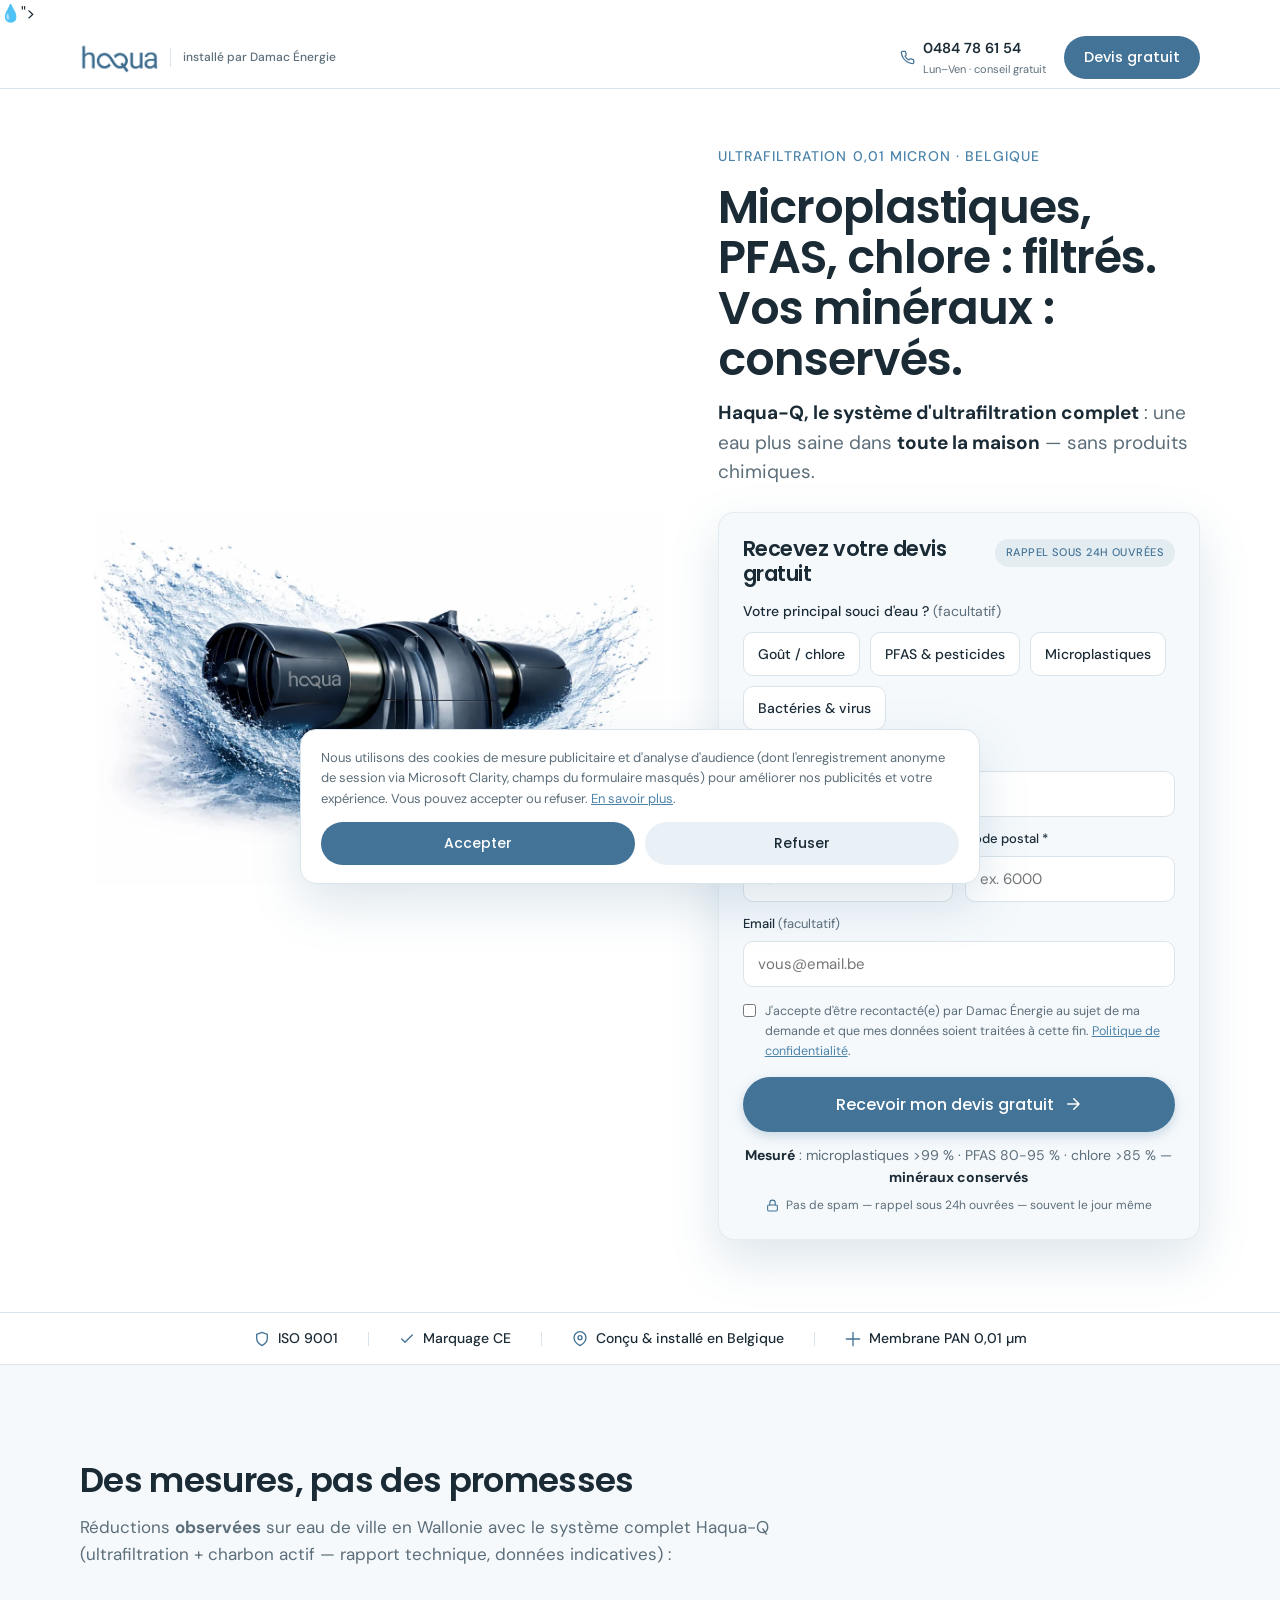
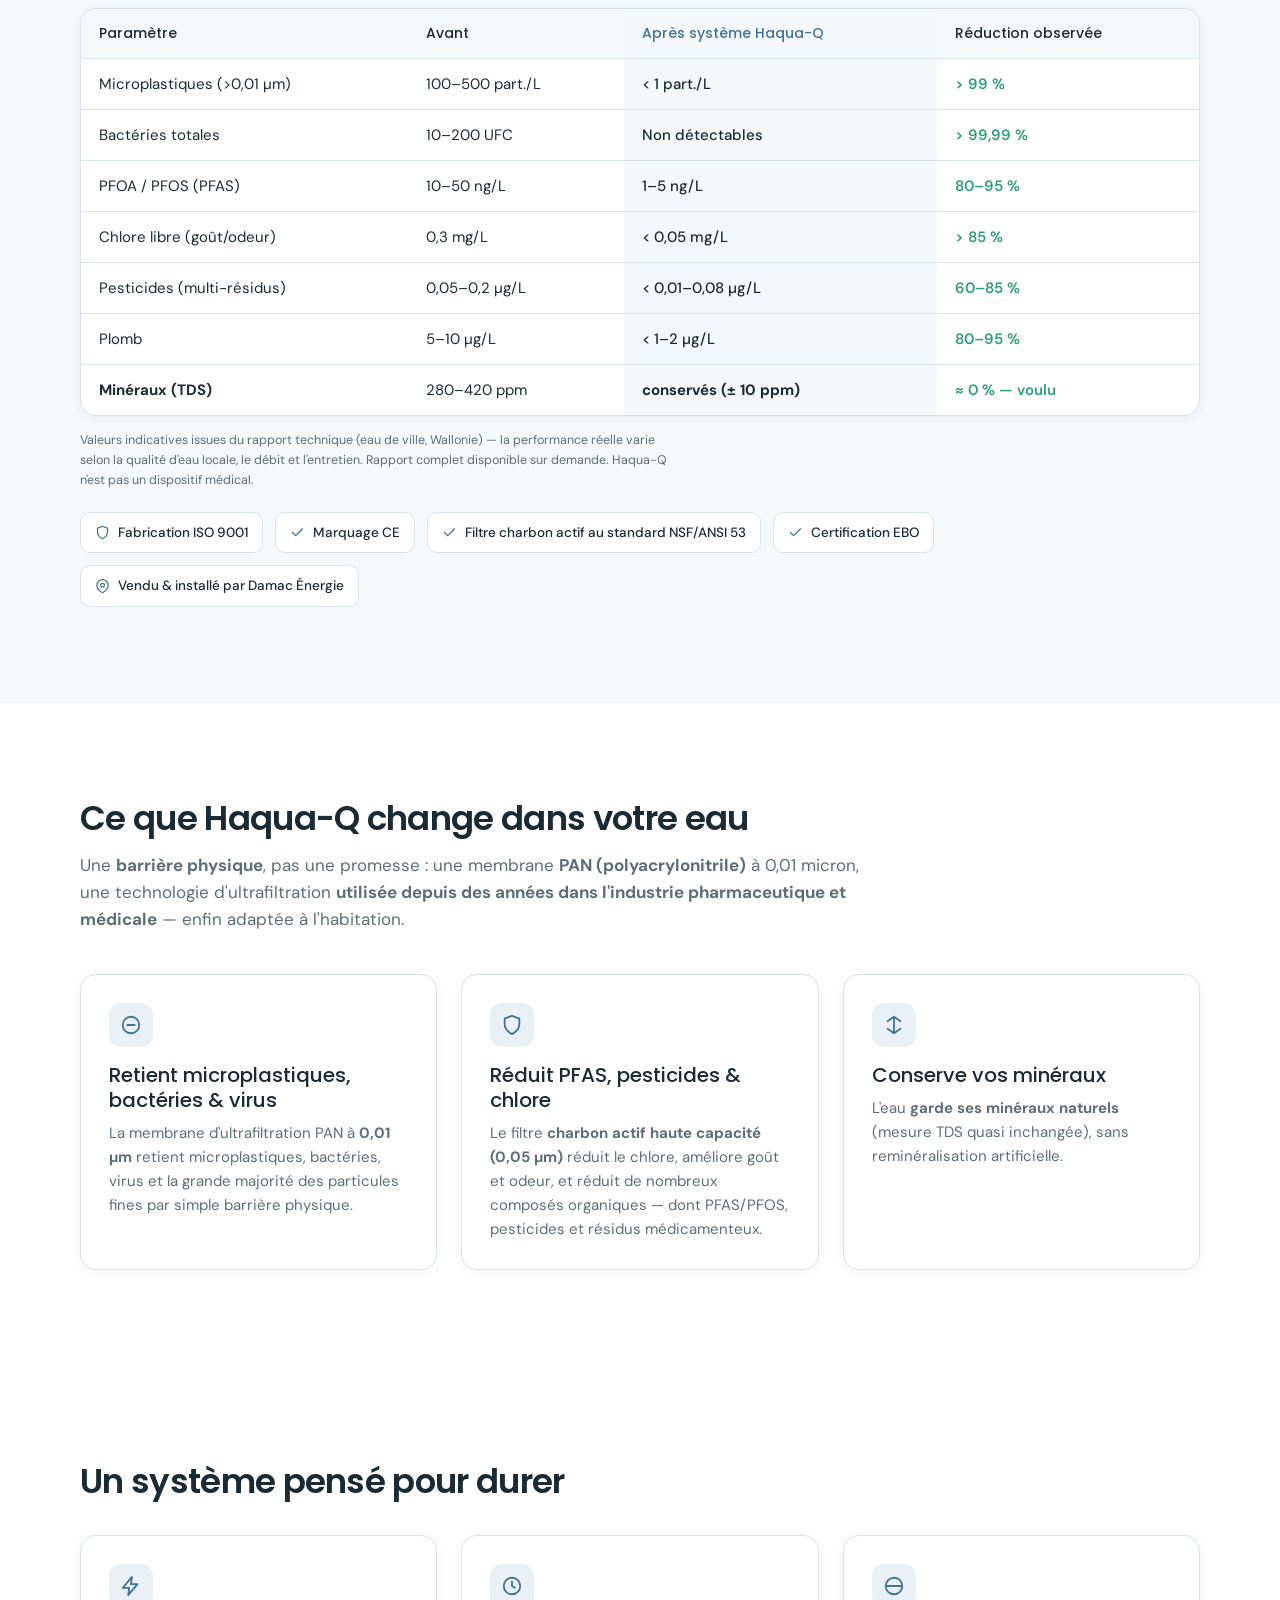
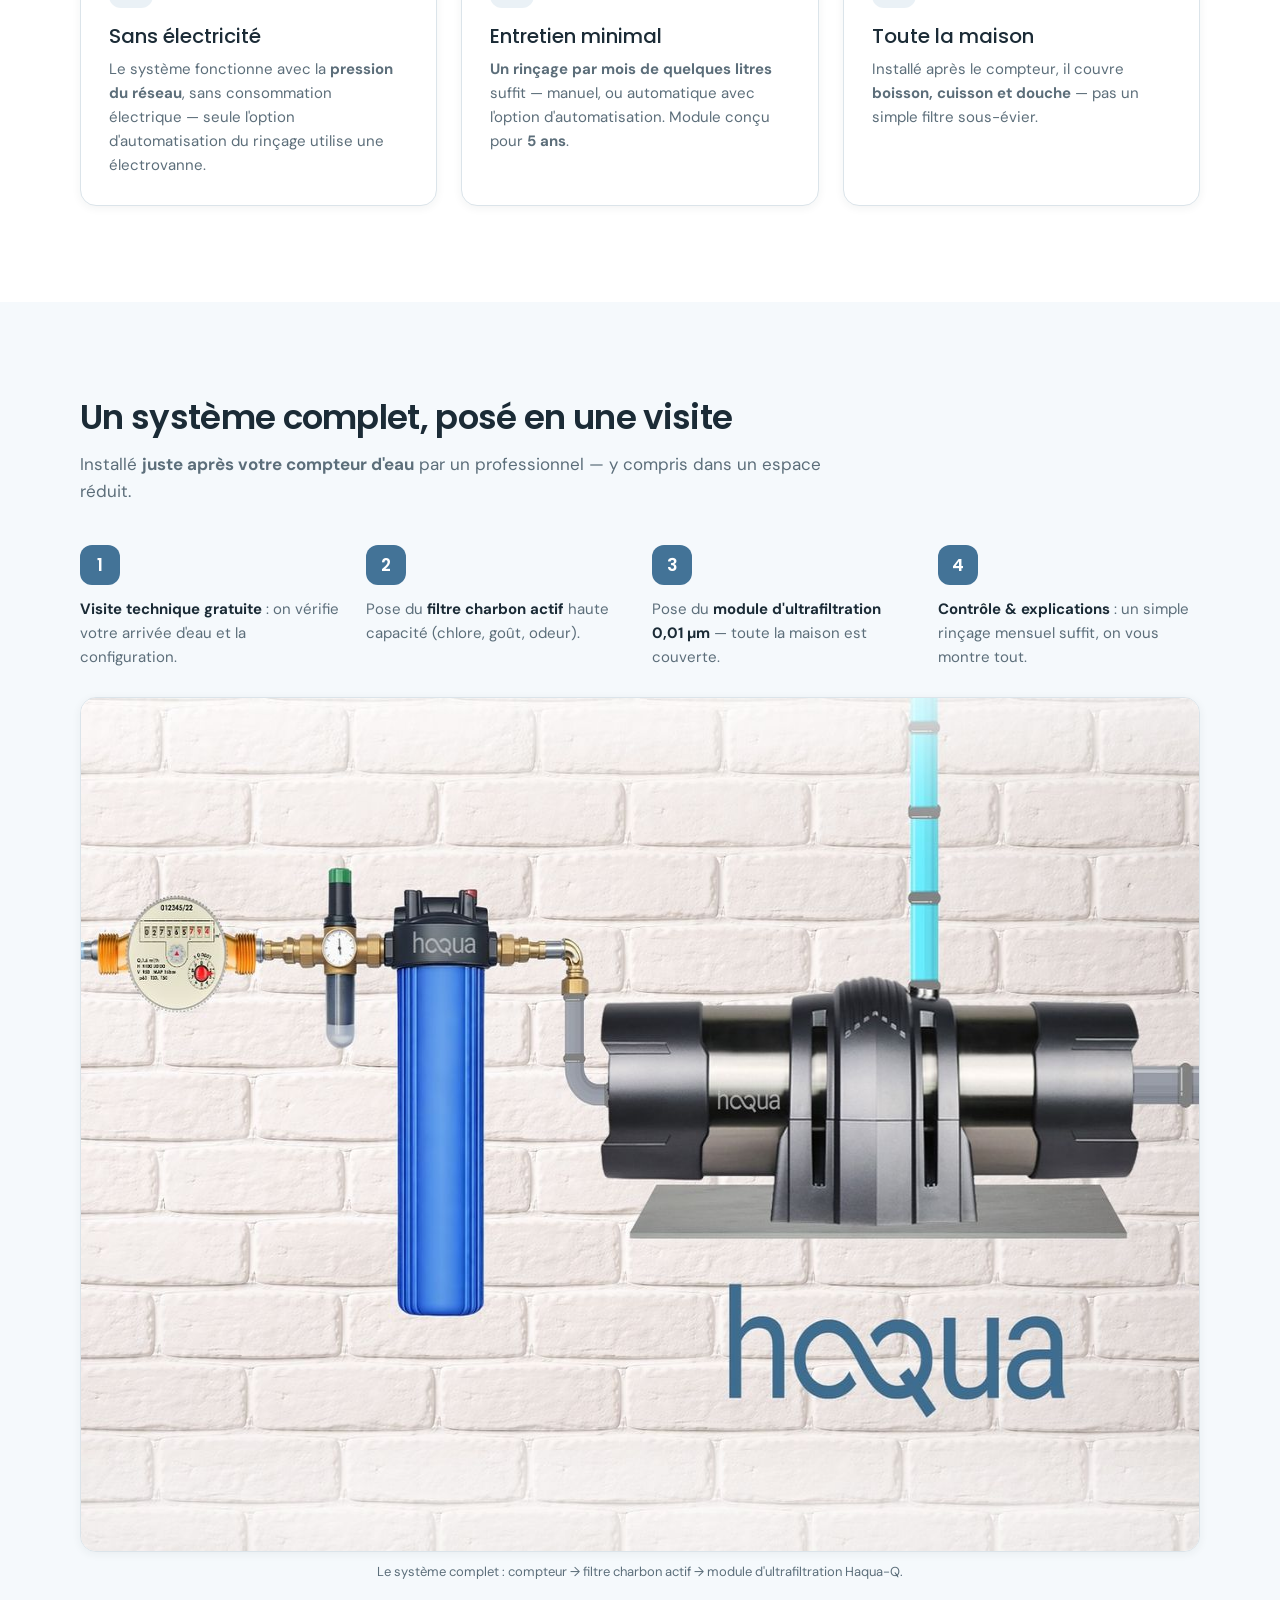
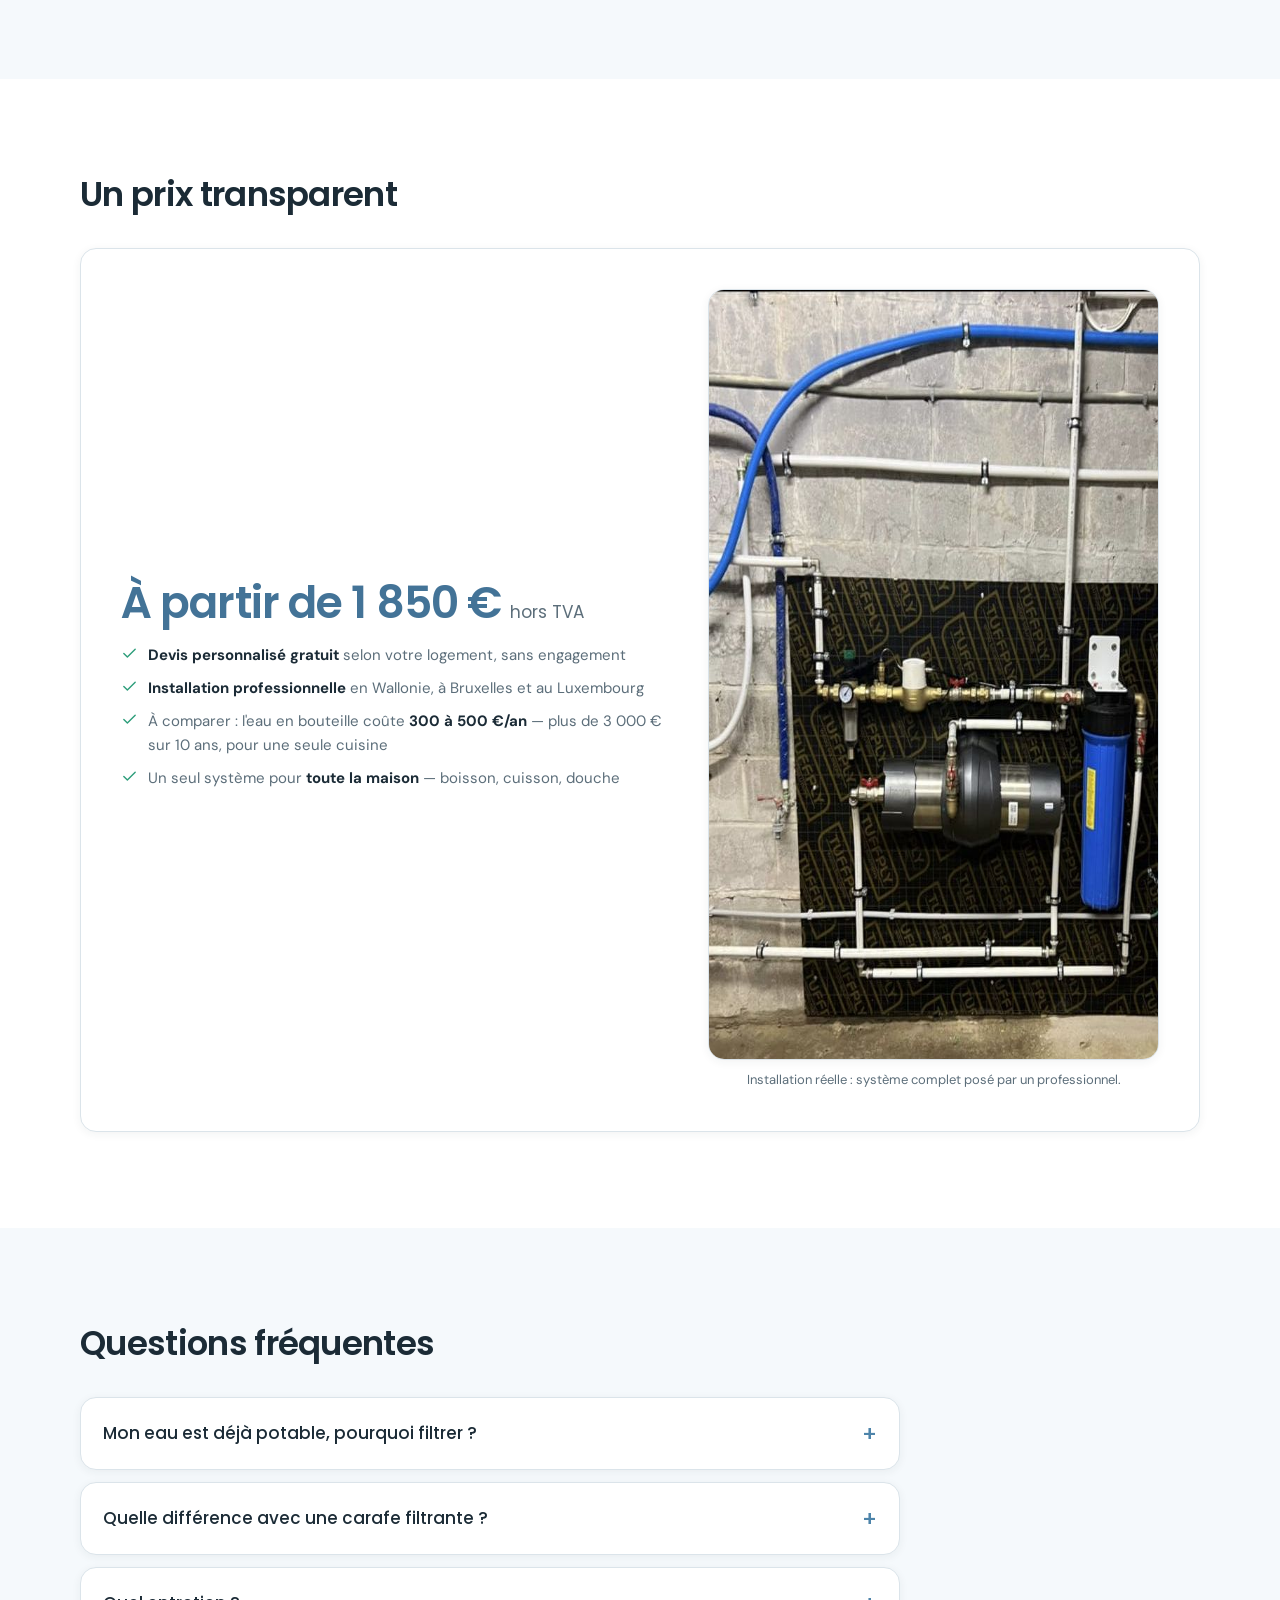
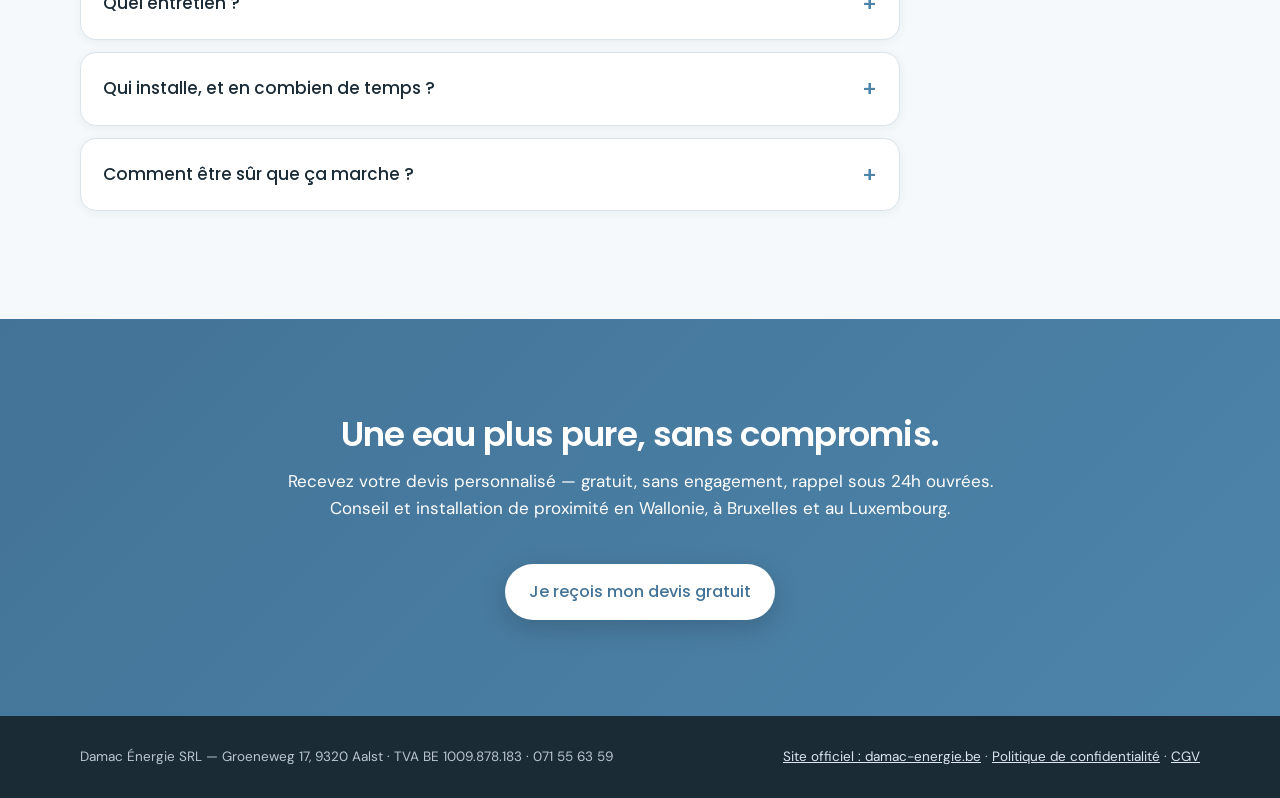
==== commit 281d3bf4: "Favicon Damac (ico 48, png 192, apple 180) — règle favicon avant indexation" ====
--- a/index.html
+++ b/index.html
@@ -2,6 +2,9 @@
 <html lang="fr">
 <head>
 <meta charset="utf-8">
+<link rel="icon" href="/favicon.ico" sizes="48x48">
+<link rel="icon" type="image/png" sizes="192x192" href="/assets/favicon-192.png">
+<link rel="apple-touch-icon" href="/assets/apple-touch-icon.png">
 <meta name="viewport" content="width=device-width, initial-scale=1">
 <title>Haqua-Q — Système d'ultrafiltration dès 1 850 € HTVA : une eau plus saine, toute la maison | Damac Énergie</title>
 <meta name="description" content="À partir de 1 850 € HTVA, toute la maison. Haqua-Q : système d'ultrafiltration belge (membrane PAN 0,01 µm + filtre charbon actif) qui retient microplastiques, bactéries et virus et réduit PFAS, pesticides et chlore — en conservant vos minéraux. Devis gratuit en Wallonie, Bruxelles & Luxembourg.">
@@ -13,7 +16,7 @@
 <link rel="preconnect" href="https://fonts.googleapis.com">
 <link rel="preconnect" href="https://fonts.gstatic.com" crossorigin>
 <link rel="stylesheet" href="https://fonts.googleapis.com/css2?family=Poppins:wght@400;500;600&family=DM+Sans:wght@400;500&display=swap">
-<link rel="icon" href="data:image/svg+xml,<svg xmlns=%22http://www.w3.org/2000/svg%22 viewBox=%220 0 100 100%22><text y=%22.9em%22 font-size=%2290%22>💧</text></svg>">
+<text y=%22.9em%22 font-size=%2290%22>💧</text></svg>">
 <noscript><style>.rv{opacity:1!important;transform:none!important}</style></noscript>
 
 <!-- Google Consent Mode v2 : refus par défaut (RGPD) — avant le tag -->
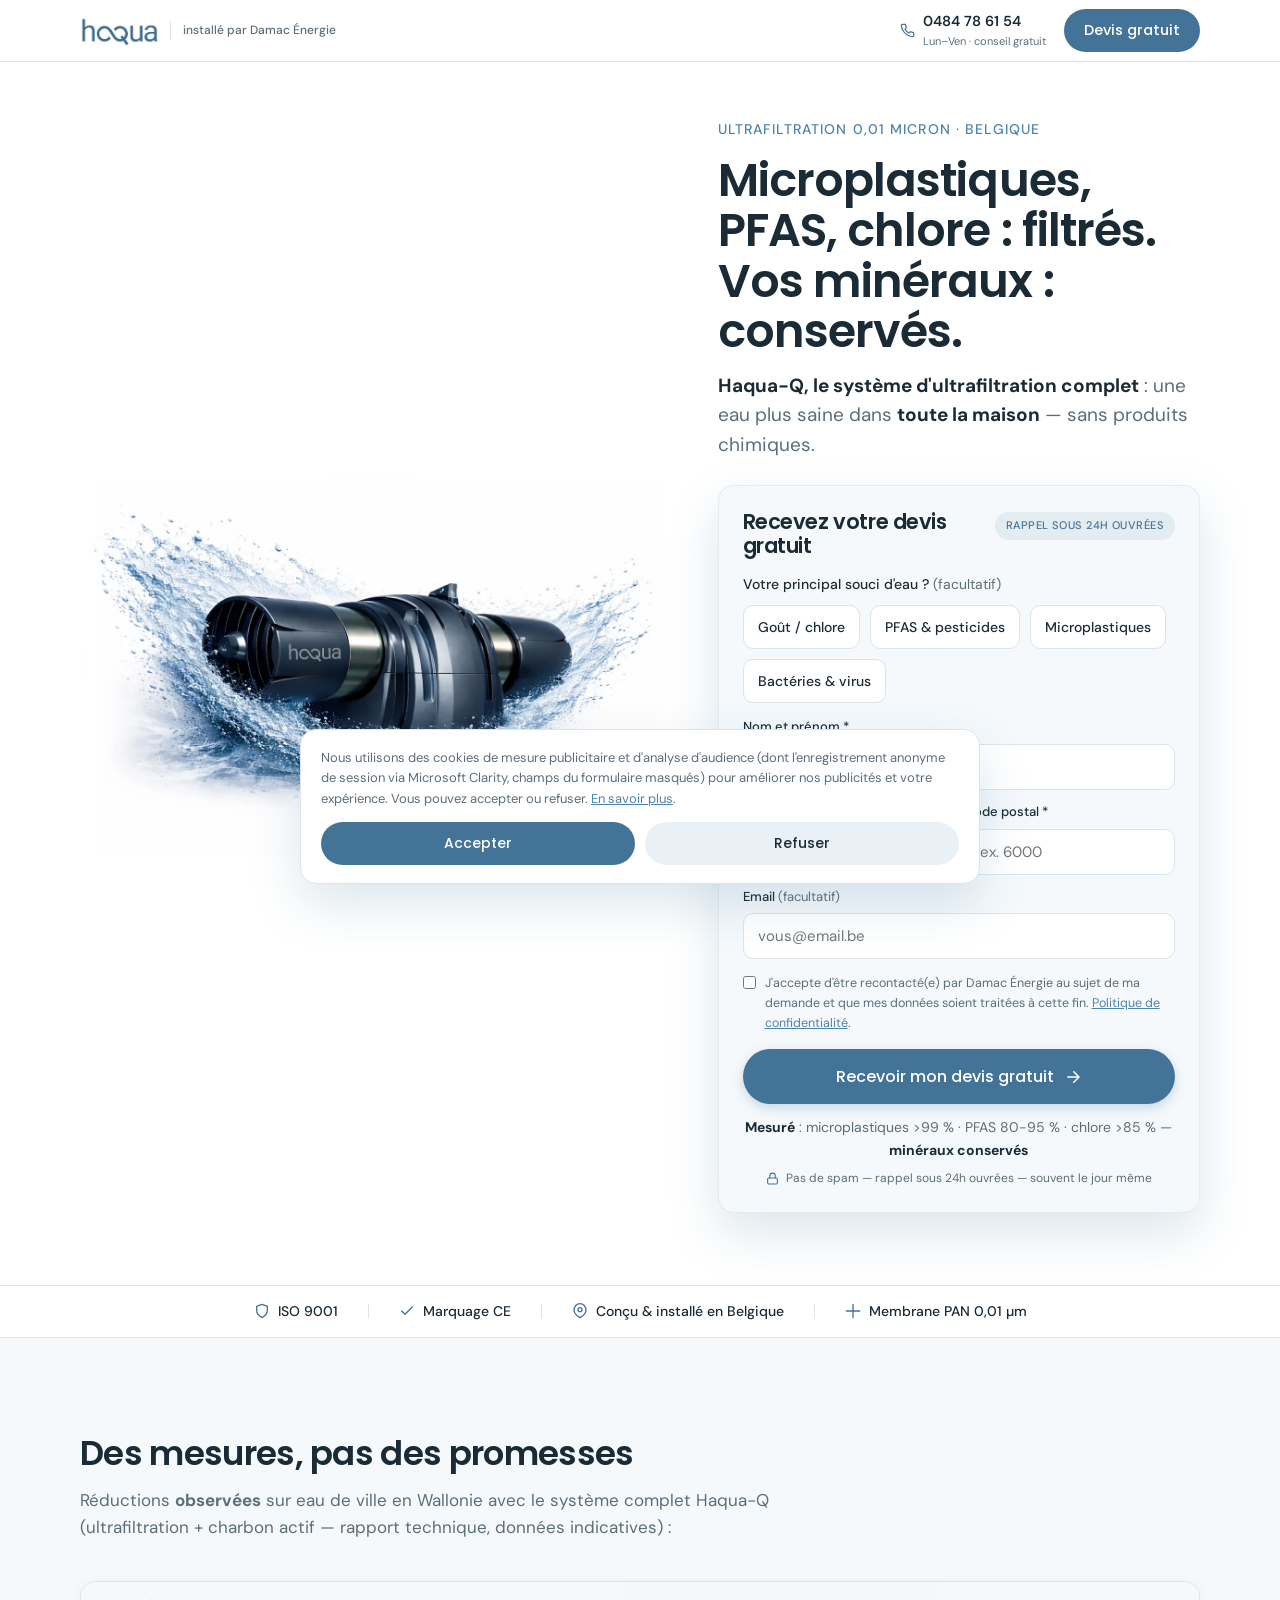
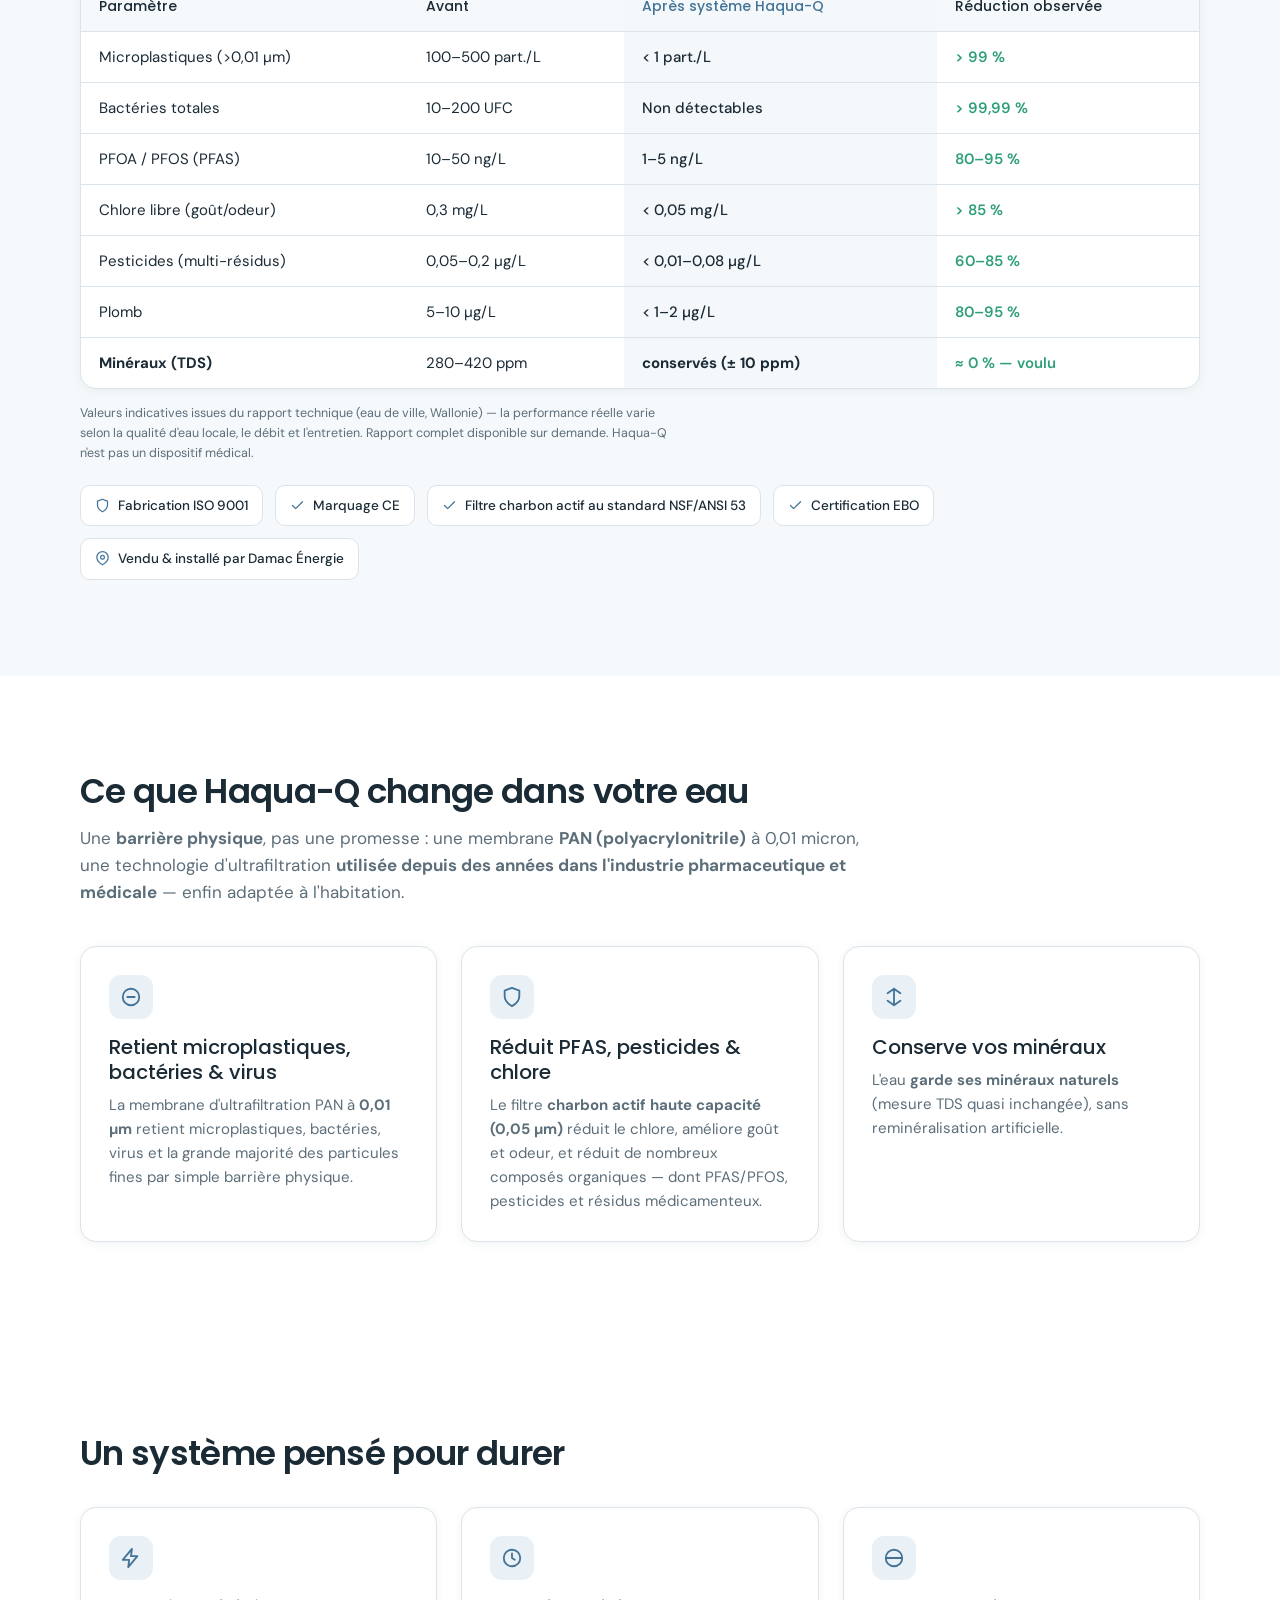
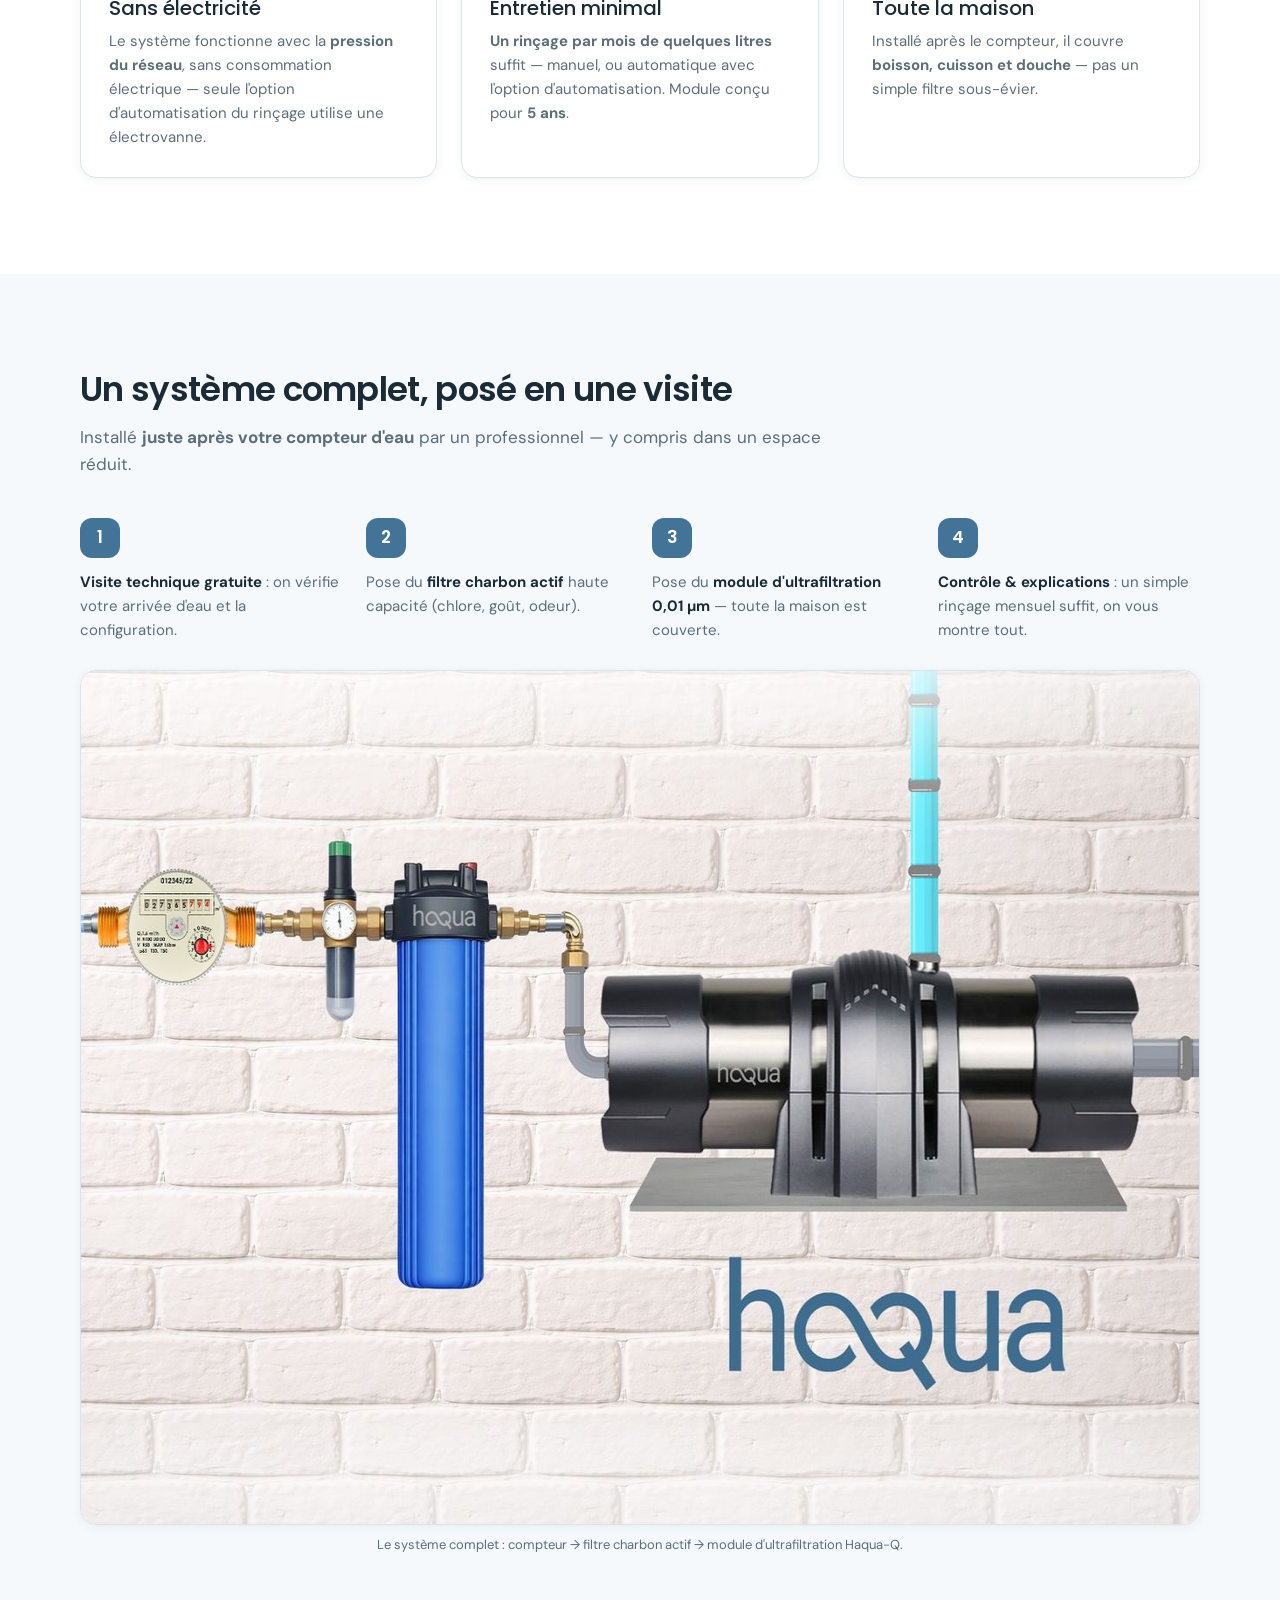
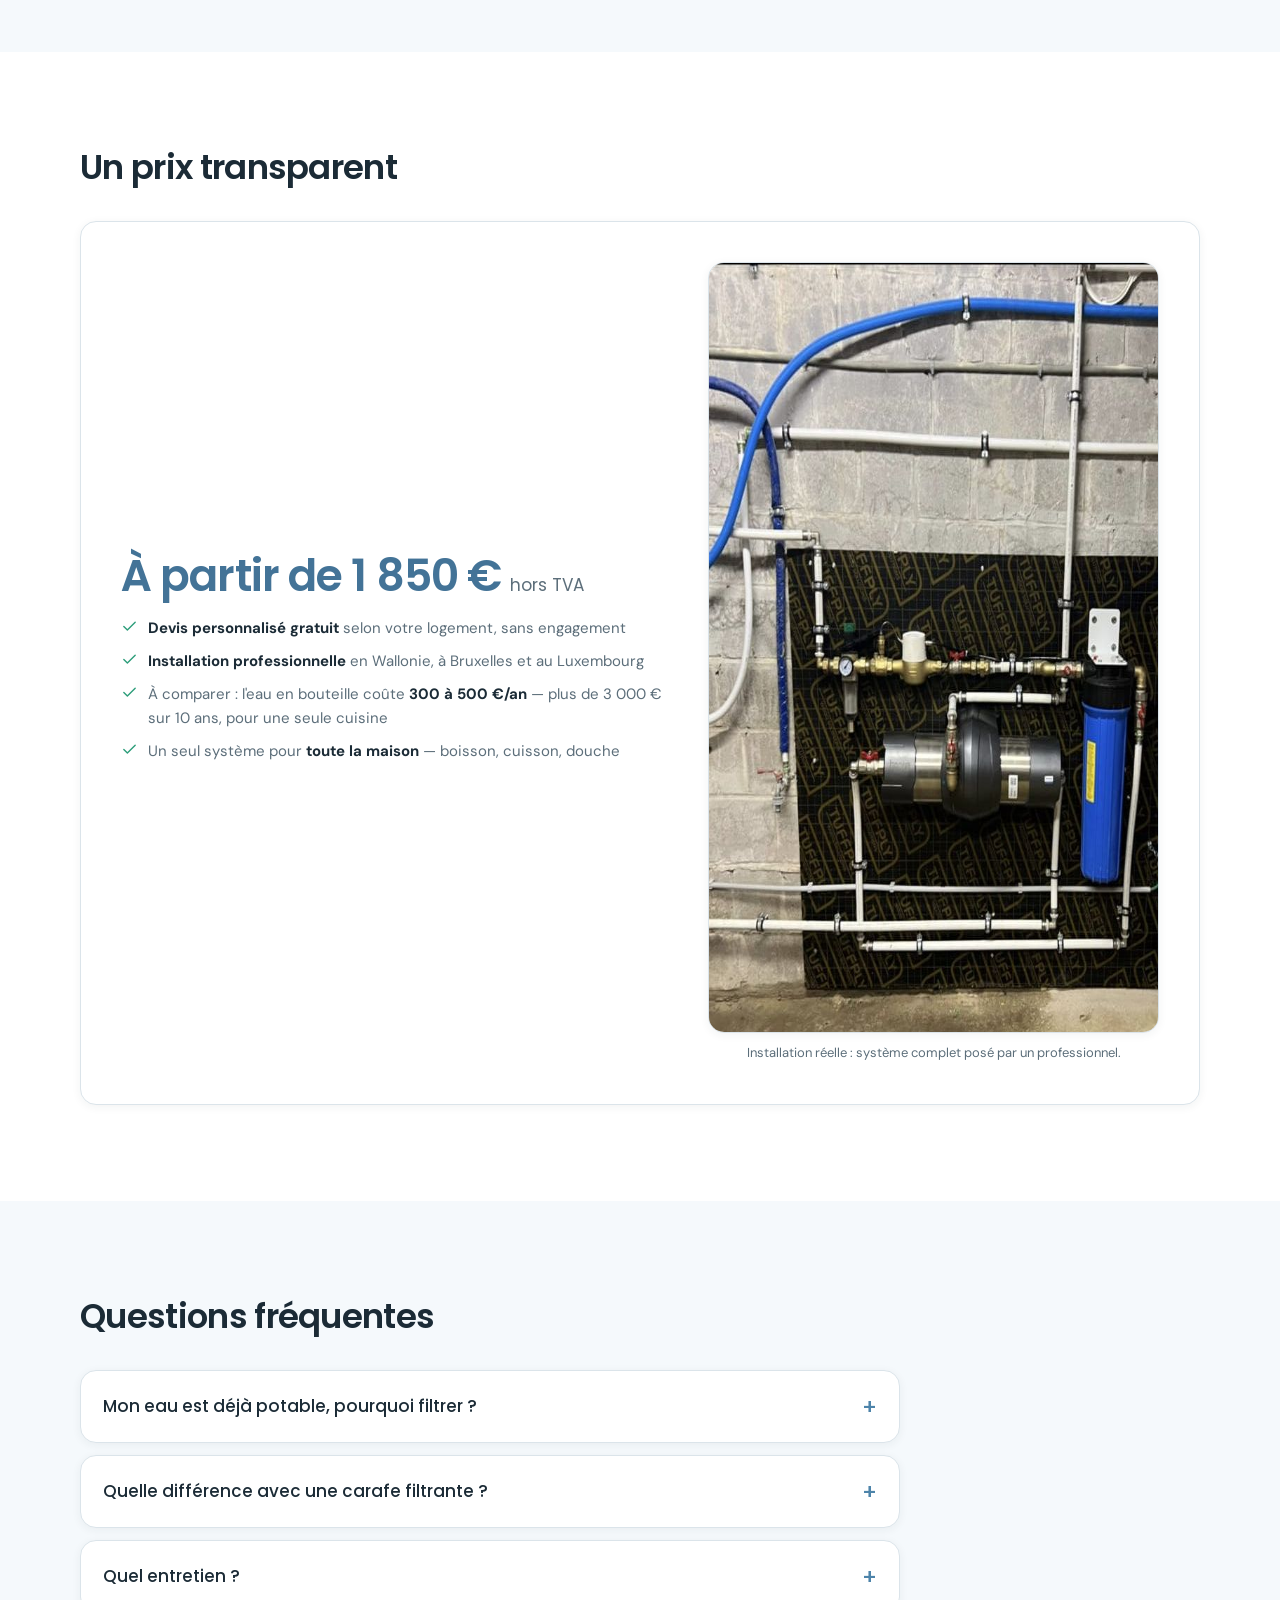
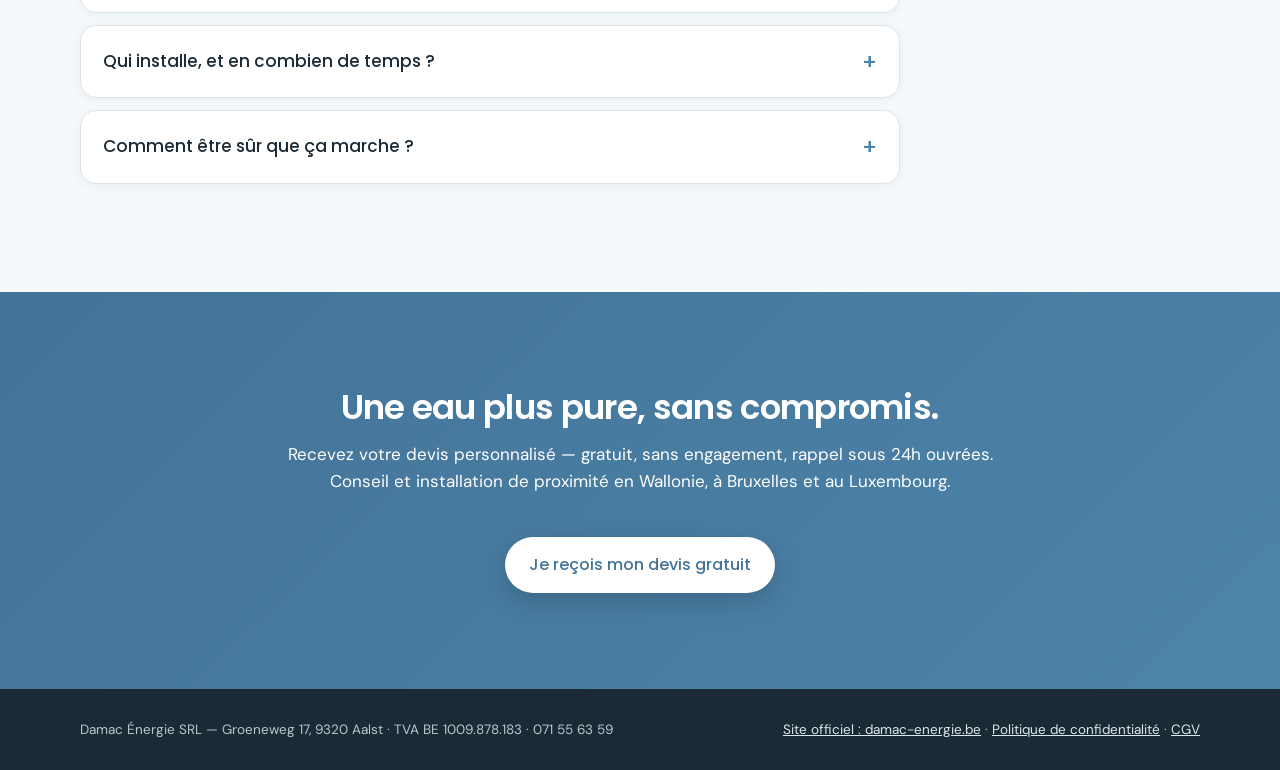
==== commit 6e859a90: "Nettoyage du fragment de l'ancien favicon emoji" ====
--- a/index.html
+++ b/index.html
@@ -16,7 +16,6 @@
 <link rel="preconnect" href="https://fonts.googleapis.com">
 <link rel="preconnect" href="https://fonts.gstatic.com" crossorigin>
 <link rel="stylesheet" href="https://fonts.googleapis.com/css2?family=Poppins:wght@400;500;600&family=DM+Sans:wght@400;500&display=swap">
-<text y=%22.9em%22 font-size=%2290%22>💧</text></svg>">
 <noscript><style>.rv{opacity:1!important;transform:none!important}</style></noscript>
 
 <!-- Google Consent Mode v2 : refus par défaut (RGPD) — avant le tag -->
